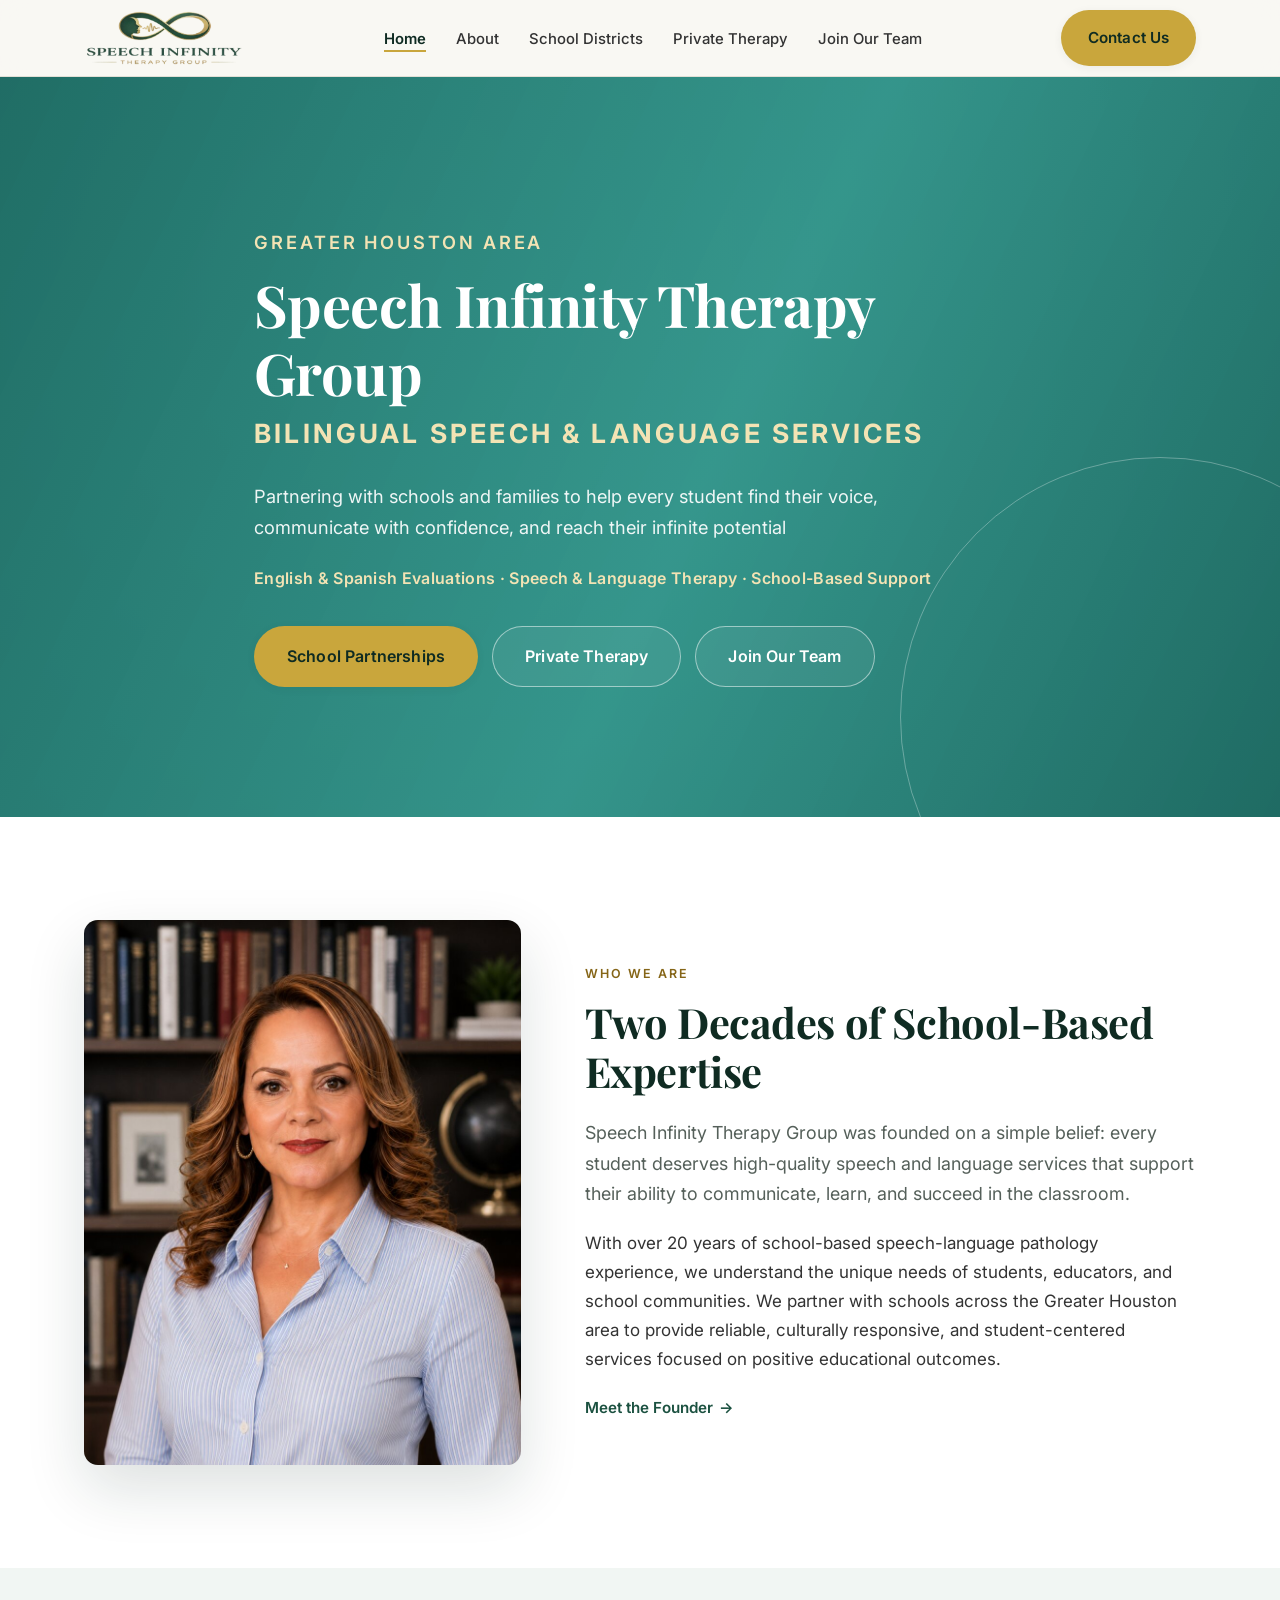
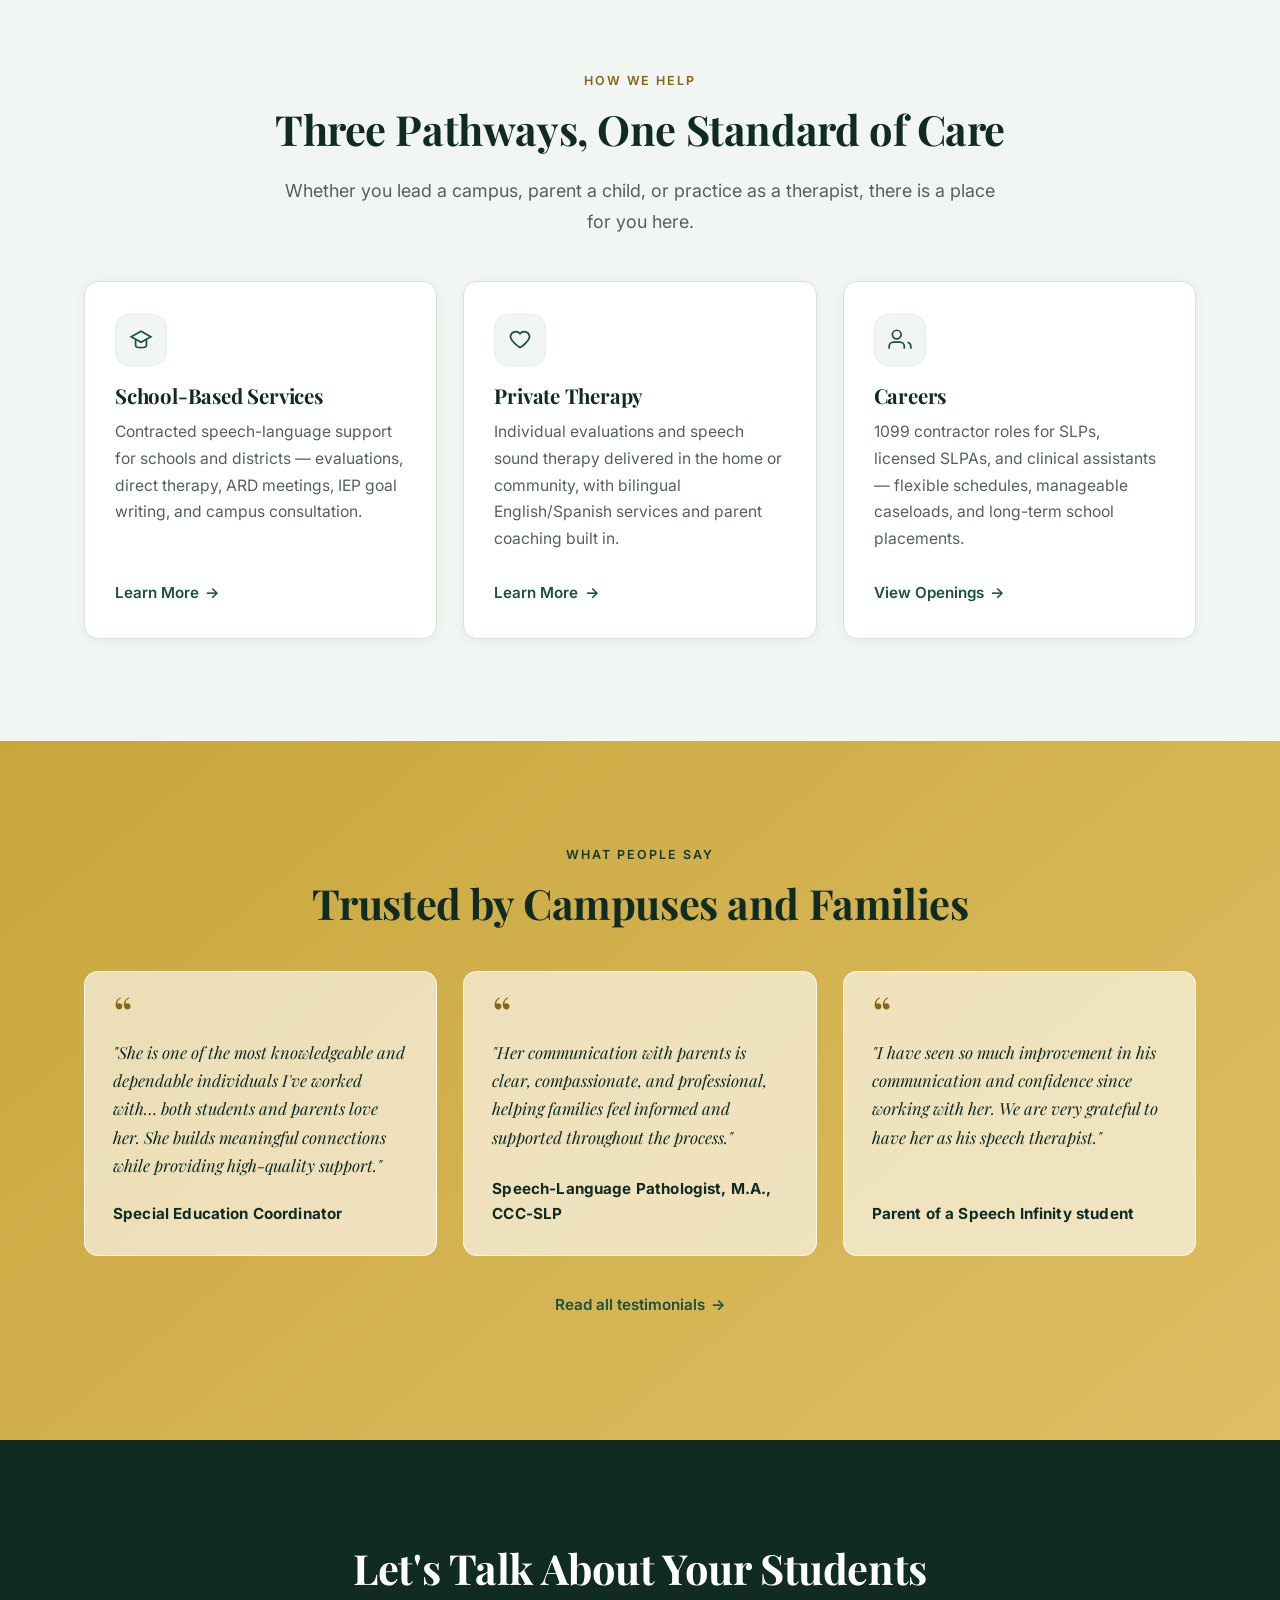
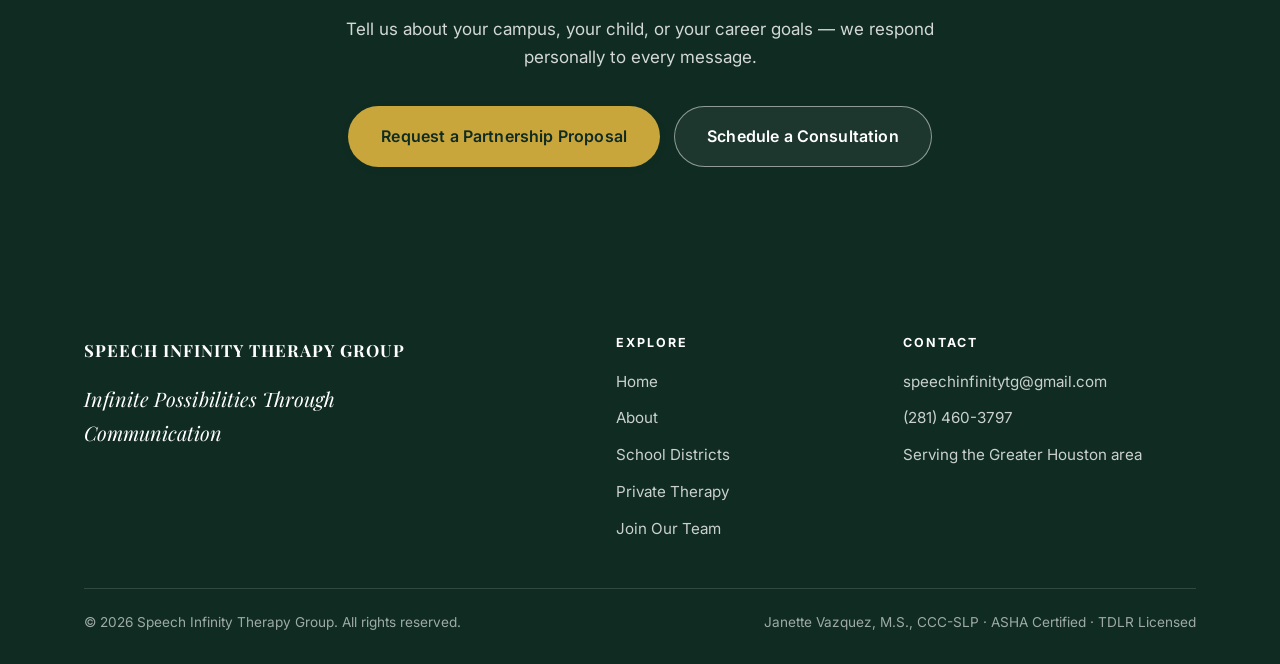
==== index.html @ c03affe4 "Collect reviews from the site; anonymise the five existing ones The five testimonials named real peo" ====
<!DOCTYPE html>
<html lang="en">
<head>
<meta charset="utf-8">
<meta name="viewport" content="width=device-width, initial-scale=1">
<title>Speech Infinity Therapy Group | Bilingual Speech Therapy in Houston</title>
<meta name="description" content="Speech Infinity Therapy Group provides bilingual speech-language pathology services to schools and families across the Greater Houston area. 20+ years of school-based experience.">
<link rel="canonical" href="https://speechinfinitytg.com/">
<meta property="og:type" content="website">
<meta property="og:site_name" content="Speech Infinity Therapy Group">
<meta property="og:title" content="Speech Infinity Therapy Group | Bilingual Speech Therapy in Houston">
<meta property="og:description" content="Speech Infinity Therapy Group provides bilingual speech-language pathology services to schools and families across the Greater Houston area. 20+ years of school-based experience.">
<meta property="og:url" content="https://speechinfinitytg.com/">
<meta property="og:image" content="https://speechinfinitytg.com/images/social-card.png">
<meta property="og:image:width" content="1200">
<meta property="og:image:height" content="630">
<meta property="og:locale" content="en_US">
<meta name="twitter:card" content="summary_large_image">
<meta name="twitter:title" content="Speech Infinity Therapy Group | Bilingual Speech Therapy in Houston">
<meta name="twitter:description" content="Speech Infinity Therapy Group provides bilingual speech-language pathology services to schools and families across the Greater Houston area. 20+ years of school-based experience.">
<meta name="twitter:image" content="https://speechinfinitytg.com/images/social-card.png">
<meta name="theme-color" content="#0F2B22">
<link rel="icon" href="images/favicon.png" type="image/png">
<link rel="apple-touch-icon" href="images/favicon.png">
<link rel="preconnect" href="https://fonts.googleapis.com">
<link rel="preconnect" href="https://fonts.gstatic.com" crossorigin>
<link href="https://fonts.googleapis.com/css2?family=Playfair+Display:wght@500;600;700&family=Inter:wght@400;500;600;700&display=swap" rel="stylesheet">
<link rel="stylesheet" href="css/style.css">
</head>
<body>

<a class="skip-link" href="#main">Skip to main content</a>

<header class="site-header">
  <div class="wrap nav">
    <a class="brand brand-logo" href="index.html">
      <img src="images/logo.png" alt="Speech Infinity Therapy Group">
      <span class="brand-text">
        <span class="brand-name">Speech Infinity</span>
        <span class="brand-sub">Therapy Group</span>
      </span>
    </a>
    <nav aria-label="Main"><ul class="nav-links" id="navLinks">
      <li><a href="index.html" class="active" aria-current="page">Home</a></li>
      <li><a href="about.html">About</a></li>
      <li><a href="schools.html">School Districts</a></li>
      <li><a href="private.html">Private Therapy</a></li>
      <li><a href="careers.html">Join Our Team</a></li>
      <li class="mobile-cta"><a href="schools.html#contact">Contact Us</a></li>
    </ul></nav>
    <div class="nav-cta">
      <a href="schools.html#contact" class="btn btn-gold">Contact Us</a>
      <button class="hamburger" id="hamburger" aria-label="Toggle navigation" aria-expanded="false">
        <span></span><span></span><span></span>
      </button>
    </div>
  </div>
</header>

<main id="main" tabindex="-1">

  <!-- HERO -->
  <section class="hero hero-home">
    <div class="wrap hero-inner">
      <p class="eyebrow">Greater Houston Area</p>
      <h1>Speech Infinity Therapy Group
        <span class="accent">Bilingual Speech &amp; Language Services</span></h1>
      <p>Partnering with schools and families to help every student find their voice, communicate with
        confidence, and reach their infinite potential</p>
      <p class="hero-tags">English &amp; Spanish Evaluations &middot; Speech &amp; Language Therapy &middot;
        School-Based Support</p>
      <div class="hero-ctas">
        <a href="schools.html" class="btn btn-gold btn-lg">School Partnerships</a>
        <a href="private.html" class="btn btn-ghost-light btn-lg">Private Therapy</a>
        <a href="careers.html" class="btn btn-ghost-light btn-lg">Join Our Team</a>
      </div>
    </div>
  </section>

  <!-- ABOUT SNIPPET -->
  <section class="bg-white">
    <div class="wrap split">
      <div class="portrait reveal">
        <img src="images/janette-vazquez-headshot.jpg" width="900" height="1125" loading="lazy" decoding="async" alt="Janette Vazquez, M.S., CCC-SLP, founder of Speech Infinity Therapy Group">
      </div>
      <div class="reveal">
        <p class="eyebrow">Who We Are</p>
        <h2>Two Decades of School-Based Expertise</h2>
        <p class="lede">Speech Infinity Therapy Group was founded on a simple belief: every student deserves
          high-quality speech and language services that support their ability to communicate, learn, and succeed
          in the classroom.</p>
        <p>With over 20 years of school-based speech-language pathology experience, we understand the unique needs
          of students, educators, and school communities. We partner with schools across the Greater Houston area
          to provide reliable, culturally responsive, and student-centered services focused on positive
          educational outcomes.</p>
        <a href="about.html" class="textlink">Meet the Founder</a>
      </div>
    </div>
  </section>

  <!-- SERVICE PATHWAYS -->
  <section class="bg-mint">
    <div class="wrap">
      <div class="section-head center">
        <p class="eyebrow">How We Help</p>
        <h2>Three Pathways, One Standard of Care</h2>
        <p class="lede">Whether you lead a campus, parent a child, or practice as a therapist, there is a place for
          you here.</p>
      </div>
      <div class="grid grid-3">

        <article class="card reveal">
          <div class="icon-badge" aria-hidden="true">
            <svg viewBox="0 0 24 24"><path d="M3 9l9-5 9 5-9 5-9-5z"/><path d="M7 11.5V17c0 1.1 2.2 2 5 2s5-.9 5-2v-5.5"/></svg>
          </div>
          <h3>School-Based Services</h3>
          <p>Contracted speech-language support for schools and districts — evaluations, direct therapy,
            ARD meetings, IEP goal writing, and campus consultation.</p>
          <a href="schools.html" class="textlink">Learn More</a>
        </article>

        <article class="card reveal">
          <div class="icon-badge" aria-hidden="true">
            <svg viewBox="0 0 24 24"><path d="M20.8 8.6a5 5 0 00-8.8-2.4 5 5 0 00-8.8 2.4c0 5 8.8 10.4 8.8 10.4s8.8-5.4 8.8-10.4z"/></svg>
          </div>
          <h3>Private Therapy</h3>
          <p>Individual evaluations and speech sound therapy delivered in the home or community, with bilingual
            English/Spanish services and parent coaching built in.</p>
          <a href="private.html" class="textlink">Learn More</a>
        </article>

        <article class="card reveal">
          <div class="icon-badge" aria-hidden="true">
            <svg viewBox="0 0 24 24"><path d="M16 20v-2a4 4 0 00-4-4H6a4 4 0 00-4 4v2"/><circle cx="9" cy="7" r="4"/><path d="M22 20v-2a4 4 0 00-3-3.9"/></svg>
          </div>
          <h3>Careers</h3>
          <p>1099 contractor roles for SLPs, licensed SLPAs, and clinical assistants — flexible schedules,
            manageable caseloads, and long-term school placements.</p>
          <a href="careers.html" class="textlink">View Openings</a>
        </article>

      </div>
    </div>
  </section>

  <!-- SOCIAL PROOF -->
  <section class="bg-gold">
    <div class="wrap">
      <div class="section-head center">
        <p class="eyebrow">What People Say</p>
        <h2>Trusted by Campuses and Families</h2>
      </div>
      <div class="testimonial-grid">
        <blockquote class="testimonial reveal">
          <p>"She is one of the most knowledgeable and dependable individuals I've worked with… both students and
            parents love her. She builds meaningful connections while providing high-quality support."</p>
          <footer><span class="t-attrib">Special Education Coordinator</span></footer>
        </blockquote>
        <blockquote class="testimonial reveal">
          <p>"Her communication with parents is clear, compassionate, and professional, helping families feel
            informed and supported throughout the process."</p>
          <footer><span class="t-attrib">Speech-Language Pathologist, M.A., CCC-SLP</span></footer>
        </blockquote>
        <blockquote class="testimonial reveal">
          <p>"I have seen so much improvement in his communication and confidence since working with her. We are
            very grateful to have her as his speech therapist."</p>
          <footer><span class="t-attrib">Parent of a Speech Infinity student</span></footer>
        </blockquote>
      </div>
      <p class="center" style="margin-top:34px"><a href="about.html#testimonials" class="textlink">Read all testimonials</a></p>
    </div>
  </section>

  <!-- CTA BAND -->
  <section class="bg-green cta-band">
    <div class="wrap">
      <h2>Let's Talk About Your Students</h2>
      <p>Tell us about your campus, your child, or your career goals — we respond personally to every message.</p>
      <div class="hero-ctas">
        <a href="schools.html#contact" class="btn btn-gold btn-lg">Request a Partnership Proposal</a>
        <a href="private.html#contact" class="btn btn-ghost-light btn-lg">Schedule a Consultation</a>
      </div>
    </div>
  </section>

</main>

<footer class="site-footer">
  <div class="wrap">
    <div class="footer-grid">
      <div class="footer-brand">
        <span class="brand-name">Speech Infinity Therapy Group</span>
        <p class="footer-slogan">Infinite Possibilities Through Communication</p>
      </div>
      <div>
        <h2 class="footer-head">Explore</h2>
        <ul>
          <li><a href="index.html">Home</a></li>
          <li><a href="about.html">About</a></li>
          <li><a href="schools.html">School Districts</a></li>
          <li><a href="private.html">Private Therapy</a></li>
          <li><a href="careers.html">Join Our Team</a></li>
        </ul>
      </div>
      <div>
        <h2 class="footer-head">Contact</h2>
        <ul>
          <li><a href="mailto:speechinfinitytg@gmail.com">speechinfinitytg@gmail.com</a></li>
          <li><a href="tel:+12814603797">(281) 460-3797</a></li>
          <li>Serving the Greater Houston area</li>
        </ul>
      </div>
    </div>
    <div class="footer-bottom">
      <span>&copy; <span data-year></span> Speech Infinity Therapy Group. All rights reserved.</span>
      <span>Janette Vazquez, M.S., CCC-SLP · ASHA Certified · TDLR Licensed</span>
    </div>
  </div>
</footer>

<script src="js/main.js"></script>
<!-- Cloudflare Web Analytics -->
<script defer src="https://static.cloudflareinsights.com/beacon.min.js" data-cf-beacon='{"token": "REPLACE_WITH_CF_ANALYTICS_TOKEN"}'></script>
</body>
</html>
---- css/style.css ----
/* ============================================================
   Speech Infinity Therapy Group — global design system
   Green / Gold / Cream · serif headings · sans body
   ============================================================ */

:root {
  --green-900: #0F2B22;
  --green-800: #14392C;
  --green-700: #1B5140;
  --green-600: #256B54;
  --green-100: #E4EDE8;
  --green-050: #F1F6F3;

  /* lighter teal — used for the home hero */
  --teal-700: #1F6B63;
  --teal-600: #2A8079;
  --teal-500: #36978D;

  --gold-600: #A88326;
  /* --gold-600 is only 3.5:1 on white; this is the darkest brand gold that clears
     4.5:1 on white, cream, and mint, so all small gold text uses it */
  --gold-text: #856517;
  --gold-500: #C9A63C;
  --gold-400: #DDBE63;
  --gold-100: #F6EDD6;

  --cream: #F9F8F3;
  --white: #FFFFFF;
  --charcoal: #333333;
  --charcoal-soft: #55605A;
  --line: #E2E0D6;

  --serif: "Playfair Display", Georgia, "Times New Roman", serif;
  --sans: "Inter", -apple-system, BlinkMacSystemFont, "Segoe UI", Roboto, sans-serif;

  --wrap: 1160px;
  --radius: 14px;
  --shadow-sm: 0 2px 10px rgba(15, 43, 34, .06);
  --shadow-md: 0 10px 30px rgba(15, 43, 34, .10);
  --shadow-lg: 0 24px 60px rgba(15, 43, 34, .14);
  --ease: cubic-bezier(.22, .61, .36, 1);
}

/* ---------- reset ---------- */
*, *::before, *::after { box-sizing: border-box; }
html { scroll-behavior: smooth; -webkit-text-size-adjust: 100%; }
body {
  margin: 0;
  background: var(--cream);
  color: var(--charcoal);
  font-family: var(--sans);
  font-size: 17px;
  line-height: 1.7;
  -webkit-font-smoothing: antialiased;
}
img { max-width: 100%; display: block; }
a { color: var(--green-700); text-decoration: none; }
a:hover { color: var(--gold-text); }

/* Long unbroken strings (emails, organisation names) must never widen a column
   and start the page scrolling sideways. */
p, li, td, th, blockquote, footer, cite { overflow-wrap: break-word; }

/* ---------- focus visibility ----------
   Keyboard users need to see where they are. One ring, gold on light surfaces,
   flipped to cream where gold would sit on gold. */
:focus-visible {
  outline: 3px solid var(--gold-500);
  outline-offset: 3px;
  border-radius: 4px;
}
.bg-gold :focus-visible { outline-color: var(--green-900); }
.hero :focus-visible, .bg-green :focus-visible, .site-footer :focus-visible { outline-color: var(--gold-400); }

.skip-link {
  position: absolute;
  left: 12px;
  top: -60px;
  z-index: 200;
  background: var(--green-900);
  color: #fff;
  font-weight: 600;
  font-size: .95rem;
  padding: .7rem 1.2rem;
  border-radius: 0 0 10px 10px;
  transition: top .2s var(--ease);
}
.skip-link:focus { top: 0; color: #fff; }

h1, h2, h3, h4 {
  font-family: var(--serif);
  color: var(--green-900);
  line-height: 1.18;
  margin: 0 0 .55em;
  font-weight: 700;
  letter-spacing: -.01em;
}
h1 { font-size: clamp(2.2rem, 5vw, 3.6rem); }
h2 { font-size: clamp(1.75rem, 3.4vw, 2.6rem); }
h3 { font-size: 1.28rem; }
p  { margin: 0 0 1.1em; }

.wrap { width: 100%; max-width: var(--wrap); margin: 0 auto; padding: 0 24px; }
.center { text-align: center; }
.lede { font-size: 1.12rem; color: var(--charcoal-soft); max-width: 66ch; }
.center .lede { margin-left: auto; margin-right: auto; }

.eyebrow {
  font-family: var(--sans);
  font-size: .78rem;
  font-weight: 600;
  letter-spacing: .16em;
  text-transform: uppercase;
  color: var(--gold-text);
  margin: 0 0 .8rem;
}

section { padding: clamp(56px, 8vw, 104px) 0; }
.section-head { max-width: 760px; margin-bottom: 44px; }
.section-head.center { margin-left: auto; margin-right: auto; }

/* ---------- buttons ---------- */
.btn {
  display: inline-flex;
  align-items: center;
  justify-content: center;
  gap: .5rem;
  font-family: var(--sans);
  font-size: .95rem;
  font-weight: 600;
  letter-spacing: .01em;
  padding: .85rem 1.6rem;
  border-radius: 999px;
  border: 1.5px solid transparent;
  cursor: pointer;
  transition: transform .25s var(--ease), background .25s var(--ease),
              color .25s var(--ease), border-color .25s var(--ease), box-shadow .25s var(--ease);
}
.btn:hover { transform: translateY(-2px); }
.btn-gold { background: var(--gold-500); color: var(--green-900); box-shadow: var(--shadow-sm); }
.btn-gold:hover { background: var(--gold-400); color: var(--green-900); box-shadow: var(--shadow-md); }
.btn-green { background: var(--green-700); color: #fff; }
.btn-green:hover { background: var(--green-600); color: #fff; }
.btn-outline { border-color: var(--green-700); color: var(--green-700); background: transparent; }
.btn-outline:hover { background: var(--green-700); color: #fff; }
.btn-ghost-light { border-color: rgba(255,255,255,.5); color: #fff; background: rgba(255,255,255,.06); }
.btn-ghost-light:hover { background: #fff; color: var(--green-900); border-color: #fff; }
.btn-lg { padding: 1rem 2rem; font-size: 1rem; }

.textlink {
  font-weight: 600;
  font-size: .95rem;
  color: var(--green-700);
  display: inline-flex;
  align-items: center;
  gap: .4rem;
}
.textlink::after { content: "→"; transition: transform .25s var(--ease); }
.textlink:hover::after { transform: translateX(4px); }

/* ---------- header ---------- */
.site-header {
  position: sticky;
  top: 0;
  z-index: 100;
  background: rgba(249, 248, 243, .88);
  backdrop-filter: blur(12px);
  border-bottom: 1px solid var(--line);
}
.nav {
  display: flex;
  align-items: center;
  justify-content: space-between;
  gap: 24px;
  min-height: 76px;
}
.brand { display: flex; align-items: center; gap: .7rem; }
.brand img, .brand svg { height: 46px; width: auto; }
/* client-supplied logo already contains the wordmark — show it alone */
.brand.brand-logo { gap: 0; }
.brand.brand-logo img { height: 58px; }
.brand.brand-logo .brand-text { display: none; }
.brand-text { display: flex; flex-direction: column; line-height: 1.05; }
.brand-name {
  font-family: var(--serif);
  font-size: 1.05rem;
  font-weight: 700;
  letter-spacing: .06em;
  color: var(--green-900);
  text-transform: uppercase;
}
.brand-sub {
  font-size: .62rem;
  letter-spacing: .22em;
  text-transform: uppercase;
  color: var(--gold-text);
  font-weight: 600;
}
.nav-links { display: flex; align-items: center; gap: 30px; list-style: none; margin: 0; padding: 0; }
.nav-links .mobile-cta { display: none; } /* duplicates the header button on desktop */
.nav-links a {
  font-size: .93rem;
  font-weight: 500;
  color: var(--charcoal);
  position: relative;
  padding: 4px 0;
}
.nav-links a::after {
  content: "";
  position: absolute;
  left: 0; bottom: 0;
  height: 2px; width: 0;
  background: var(--gold-500);
  transition: width .28s var(--ease);
}
.nav-links a:hover::after, .nav-links a.active::after { width: 100%; }
.nav-links a.active { color: var(--green-900); font-weight: 600; }
.nav-cta { display: flex; align-items: center; gap: 14px; }

.hamburger {
  display: none;
  background: none;
  border: 0;
  /* 44x44 minimum so the tap target clears the accessibility floor */
  width: 44px;
  height: 44px;
  padding: 8px;
  cursor: pointer;
}
.hamburger span {
  display: block;
  width: 24px; height: 2px;
  background: var(--green-900);
  margin: 5px 0;
  transition: transform .3s var(--ease), opacity .2s var(--ease);
}
.hamburger.open span:nth-child(1) { transform: translateY(7px) rotate(45deg); }
.hamburger.open span:nth-child(2) { opacity: 0; }
.hamburger.open span:nth-child(3) { transform: translateY(-7px) rotate(-45deg); }

/* ---------- hero ---------- */
.hero {
  position: relative;
  color: #fff;
  padding: clamp(90px, 13vw, 150px) 0 clamp(80px, 11vw, 130px);
  background:
    linear-gradient(115deg, rgba(15,43,34,.92) 0%, rgba(27,81,64,.80) 55%, rgba(15,43,34,.90) 100%),
    var(--hero-img, radial-gradient(circle at 30% 30%, #2c6d57, #0F2B22));
  background-size: cover;
  background-position: center;
  overflow: hidden;
}
.hero::after {
  content: "";
  position: absolute;
  right: -140px; bottom: -160px;
  width: 520px; height: 520px;
  border: 1.5px solid rgba(201, 166, 60, .22);
  border-radius: 50%;
  pointer-events: none;
}
.hero h1, .hero h2 { color: #fff; }
.hero .eyebrow { color: var(--gold-400); }
.hero p { color: rgba(255,255,255,.86); font-size: 1.14rem; max-width: 62ch; }
.hero-inner { position: relative; z-index: 1; max-width: 820px; }
.hero-ctas { display: flex; flex-wrap: wrap; gap: 14px; margin-top: 34px; }

.page-hero { padding: clamp(70px, 9vw, 110px) 0; }
.page-hero p { max-width: 64ch; }

/* home hero — lighter teal treatment */
.hero-home {
  background:
    linear-gradient(115deg, rgba(31,107,99,.94) 0%, rgba(54,151,141,.86) 55%, rgba(31,107,99,.94) 100%),
    var(--hero-img, radial-gradient(circle at 30% 30%, #3AA79B, #1F6B63));
}
.hero-home::after { border-color: rgba(255, 255, 255, .30); }
.hero-home .eyebrow { color: #F3E3B4; }
.hero-home p { color: rgba(255,255,255,.92); }
.hero-home .hero-tags {
  margin: 22px 0 0;
  color: #F3E3B4;
  font-weight: 600;
  font-size: 1rem;
  letter-spacing: .02em;
}
.hero-home h1 .accent {
  display: block;
  font-size: .46em;
  font-family: var(--sans);
  font-weight: 700;
  letter-spacing: .12em;
  text-transform: uppercase;
  color: #F3E3B4;
  margin-top: .7rem;
}

/* ---------- generic surfaces ---------- */
.bg-white { background: var(--white); }
.bg-mint  { background: var(--green-050); }
.bg-green { background: var(--green-900); color: rgba(255,255,255,.85); }
.bg-green h2, .bg-green h3 { color: #fff; }
.bg-gold  { background: linear-gradient(140deg, var(--gold-500), var(--gold-400)); }
.bg-gold h2, .bg-gold h3 { color: var(--green-900); }
/* gold-on-gold is unreadable — the eyebrow goes dark on this surface */
.bg-gold .eyebrow { color: var(--green-800); }

.grid { display: grid; gap: 26px; }
.grid-2 { grid-template-columns: repeat(2, 1fr); }
.grid-3 { grid-template-columns: repeat(3, 1fr); }

.card {
  background: var(--white);
  border: 1px solid var(--line);
  border-radius: var(--radius);
  padding: 32px 30px;
  box-shadow: var(--shadow-sm);
  transition: transform .3s var(--ease), box-shadow .3s var(--ease), border-color .3s var(--ease);
  display: flex;
  flex-direction: column;
}
.card:hover { transform: translateY(-5px); box-shadow: var(--shadow-md); border-color: var(--gold-400); }
.card p { color: var(--charcoal-soft); font-size: .98rem; }
.card .textlink { margin-top: auto; padding-top: 10px; }

.icon-badge {
  width: 52px; height: 52px;
  border-radius: 14px;
  background: var(--green-050);
  border: 1px solid var(--green-100);
  display: grid;
  place-items: center;
  margin-bottom: 18px;
  color: var(--green-700);
}
.icon-badge svg { width: 26px; height: 26px; stroke: currentColor; fill: none; stroke-width: 1.6; }

/* split (image + text) */
.split { display: grid; grid-template-columns: minmax(0, 5fr) minmax(0, 7fr); gap: clamp(28px, 5vw, 64px); align-items: center; }
/* long-form bio: keep the portrait pinned at the top of the text column */
.split.split-top { align-items: start; }
.split.split-top .portrait { position: sticky; top: 100px; }
.split.reverse > :first-child { order: 2; }
/* without this a fixed-width child (the Turnstile widget) widens the whole column */
.split > * { min-width: 0; }
.portrait {
  border-radius: var(--radius);
  overflow: hidden;
  box-shadow: var(--shadow-lg);
  background: var(--green-100);
  aspect-ratio: 4 / 5;
}
.portrait img { width: 100%; height: 100%; object-fit: cover; }

/* prose block (long-form copy) */
.prose { max-width: 78ch; margin: 0 auto; }
.prose p { color: var(--charcoal); }

/* checklist */
.checklist { list-style: none; margin: 0; padding: 0; display: grid; gap: 16px; }
.checklist li { position: relative; padding-left: 40px; color: var(--charcoal); }
.checklist li::before {
  content: "";
  position: absolute; left: 0; top: 3px;
  width: 24px; height: 24px;
  border-radius: 50%;
  background: var(--gold-100);
  border: 1px solid var(--gold-400);
}
.checklist li::after {
  content: "";
  position: absolute; left: 8px; top: 10px;
  width: 8px; height: 4px;
  border-left: 2px solid var(--gold-600);
  border-bottom: 2px solid var(--gold-600);
  transform: rotate(-45deg);
}
.checklist strong { display: block; color: var(--green-900); font-family: var(--serif); font-size: 1.05rem; }

/* credibility pills — the founder's headline qualifications, pulled out of the
   bio so they register before anyone reads six paragraphs */
.cred-highlights {
  list-style: none;
  margin: 0 0 1.6em;
  padding: 0;
  display: flex;
  flex-wrap: wrap;
  gap: 10px;
}
.cred-highlights li {
  display: inline-flex;
  align-items: center;
  gap: .5rem;
  background: var(--green-050);
  border: 1px solid var(--green-100);
  border-radius: 999px;
  padding: .5rem 1rem;
  font-size: .88rem;
  font-weight: 600;
  color: var(--green-800);
  line-height: 1.35;
}
/* the dot is decoration, not information — the label carries the meaning */
.cred-highlights li::before {
  content: "";
  flex: none;
  width: 7px;
  height: 7px;
  border-radius: 50%;
  background: var(--gold-500);
}

/* credentials — a card list rather than a table, so nothing scrolls sideways
   on a phone and the credential reads above its issuing body */
.creds {
  list-style: none;
  margin: 0;
  padding: 0;
  display: grid;
  grid-template-columns: repeat(2, minmax(0, 1fr));
  gap: 18px;
}
.creds li {
  background: var(--white);
  border: 1px solid var(--line);
  border-left: 4px solid var(--gold-500);
  border-radius: var(--radius);
  padding: 22px 24px;
  box-shadow: var(--shadow-sm);
}
.creds .cred-name {
  display: block;
  font-family: var(--serif);
  font-size: 1.1rem;
  font-weight: 700;
  color: var(--green-900);
  line-height: 1.3;
  margin-bottom: 6px;
}
.creds .cred-issuer {
  display: block;
  font-size: .93rem;
  color: var(--charcoal-soft);
  line-height: 1.5;
}
.creds .cred-note {
  display: inline-block;
  margin-top: 8px;
  font-size: .78rem;
  font-weight: 600;
  letter-spacing: .08em;
  text-transform: uppercase;
  color: var(--gold-text);
}

/* quote */
.quote { max-width: 860px; margin: 0 auto; text-align: center; }
.quote::before {
  content: "\201C";
  display: block;
  font-family: var(--serif);
  font-size: 5rem;
  line-height: .6;
  color: var(--gold-500);
  margin-bottom: 18px;
  font-weight: 600;
}
.quote blockquote {
  margin: 0 0 20px;
  font-family: var(--serif);
  font-size: clamp(1.3rem, 2.7vw, 1.95rem);
  line-height: 1.45;
  color: var(--green-900);
  font-style: italic;
}
.quote cite { font-style: normal; font-weight: 600; font-size: .92rem; letter-spacing: .1em; text-transform: uppercase; color: var(--gold-text); }

/* testimonials */
.testimonial-grid { display: grid; grid-template-columns: repeat(3, 1fr); gap: 26px; }
.testimonial {
  background: rgba(255,255,255,.62);
  border: 1px solid rgba(255,255,255,.75);
  border-radius: var(--radius);
  padding: 28px;
  margin: 0;
  min-width: 0;
  display: flex;
  flex-direction: column;
}
.testimonial::before {
  content: "\201C";
  display: block;
  font-family: var(--serif);
  font-size: 3rem;
  line-height: .5;
  color: var(--gold-text);
  margin-bottom: 14px;
}
.testimonial p { font-family: var(--serif); font-style: italic; font-size: 1.04rem; color: var(--green-900); }
.testimonial footer { margin-top: auto; padding-top: 4px; }
/* The attribution is a role, not a name — the named reviewers are anonymised
   and submitted reviews may be too. .t-detail is the optional second line for
   a reviewer who chose to be credited by name. */
.testimonial .t-attrib {
  display: block;
  font-size: .95rem;
  font-weight: 700;
  color: var(--green-900);
  letter-spacing: .01em;
}
.testimonial .t-detail {
  display: block;
  font-size: .82rem;
  font-weight: 600;
  letter-spacing: .08em;
  text-transform: uppercase;
  color: var(--green-700);
  margin-top: 2px;
}

/* tables */
.table-wrap { overflow-x: auto; border: 1px solid var(--line); border-radius: var(--radius); background: var(--white); box-shadow: var(--shadow-sm); }
table { width: 100%; border-collapse: collapse; min-width: 560px; }
th, td { text-align: left; padding: 16px 22px; border-bottom: 1px solid var(--line); font-size: .97rem; vertical-align: top; }
thead th {
  background: var(--green-900);
  color: #fff;
  font-family: var(--sans);
  font-size: .78rem;
  letter-spacing: .12em;
  text-transform: uppercase;
  font-weight: 600;
  border-bottom: 0;
}
tbody tr:last-child td { border-bottom: 0; }
tbody tr:nth-child(even) { background: var(--green-050); }
td strong { color: var(--green-900); }
.rate { font-family: var(--serif); font-size: 1.25rem; color: var(--gold-text); font-weight: 700; white-space: nowrap; }

/* ---------- forms ---------- */
.form-panel {
  background: var(--white);
  border: 1px solid var(--line);
  border-radius: var(--radius);
  padding: clamp(20px, 4vw, 46px);
  box-shadow: var(--shadow-md);
}
.field { margin-bottom: 20px; }
.field label {
  display: block;
  font-size: .82rem;
  font-weight: 600;
  letter-spacing: .06em;
  text-transform: uppercase;
  color: var(--green-800);
  margin-bottom: 7px;
}
.field .req { color: var(--gold-text); }
input, select, textarea {
  width: 100%;
  font-family: var(--sans);
  font-size: 1rem;
  color: var(--charcoal);
  background: var(--cream);
  border: 1.5px solid var(--line);
  border-radius: 10px;
  padding: .8rem 1rem;
  transition: border-color .2s var(--ease), box-shadow .2s var(--ease), background .2s var(--ease);
}
textarea { min-height: 140px; resize: vertical; }
input:focus, select:focus, textarea:focus {
  outline: none;
  background: var(--white);
  border-color: var(--green-600);
  box-shadow: 0 0 0 4px rgba(37, 107, 84, .12);
}
input[type="file"] { padding: .65rem; background: var(--white); }
.field-row { display: grid; grid-template-columns: 1fr 1fr; gap: 20px; }
/* Honeypot — off-screen for sighted users, hidden from assistive tech.
   Bots that fill every field give themselves away. */
.hp {
  position: absolute;
  left: -9999px;
  width: 1px;
  height: 1px;
  opacity: 0;
  pointer-events: none;
}
.cf-turnstile { margin-top: 20px; max-width: 100%; overflow-x: auto; }

/* stacked contact links need a real tap target — they are not inline in a sentence */
.contact-link { display: inline-block; padding: 5px 0; }
.form-note { font-size: .84rem; color: var(--charcoal-soft); margin-top: 14px; }
.form-status { margin-top: 16px; font-size: .93rem; font-weight: 600; display: none; }
.form-status.ok { display: block; color: var(--green-700); }
.form-status.err { display: block; color: #A3392B; }

/* fieldset used as a form field — strip the browser's default chrome */
.fieldset { border: 0; padding: 0; margin: 0 0 20px; min-width: 0; }
.fieldset legend {
  padding: 0;
  font-size: .82rem;
  font-weight: 600;
  letter-spacing: .06em;
  text-transform: uppercase;
  color: var(--green-800);
  margin-bottom: 10px;
}
/* one choice per line: these options are sentences, not one-word labels */
.radio-stack { display: grid; gap: 10px; }
.field .radio-stack label {
  display: grid;
  text-transform: none;
  letter-spacing: 0;
  font-weight: 400;
  color: var(--charcoal);
  margin-bottom: 0;
  grid-template-columns: auto 1fr;
  gap: .7rem;
  align-items: start;
  background: var(--cream);
  border: 1.5px solid var(--line);
  border-radius: 10px;
  padding: .8rem 1rem;
  font-size: .93rem;
  line-height: 1.45;
  cursor: pointer;
  transition: border-color .2s var(--ease), background .2s var(--ease);
}
.field .radio-stack label:hover { border-color: var(--green-600); }
.field .radio-stack input { width: auto; margin-top: .3rem; }
.field .radio-stack strong { color: var(--green-900); }
.field .radio-stack input:focus-visible { outline-offset: 2px; }

.field label.consent {
  display: grid;
  grid-template-columns: auto 1fr;
  gap: .7rem;
  align-items: start;
  text-transform: none;
  letter-spacing: 0;
  font-size: .93rem;
  font-weight: 400;
  line-height: 1.5;
  color: var(--charcoal);
  cursor: pointer;
  margin-bottom: 0;
}
.field label.consent input { width: auto; margin-top: .25rem; }

.radio-row { display: flex; gap: 22px; flex-wrap: wrap; }
.radio-row label {
  display: flex; align-items: center; gap: .5rem;
  text-transform: none; letter-spacing: 0; font-size: .98rem;
  font-weight: 500; color: var(--charcoal); margin: 0;
}
.radio-row input { width: auto; }

/* CTA band */
.cta-band { text-align: center; }
.cta-band h2 { color: #fff; }
.cta-band p { color: rgba(255,255,255,.82); max-width: 60ch; margin-inline: auto; }
.cta-band .hero-ctas { justify-content: center; }

/* ---------- footer ---------- */
.site-footer { background: var(--green-900); color: rgba(255,255,255,.78); padding: 66px 0 0; }
.footer-grid { display: grid; grid-template-columns: 2fr 1fr 1.2fr; gap: 44px; padding-bottom: 46px; }
.site-footer .footer-head {
  color: #fff;
  font-family: var(--sans);
  font-size: .78rem;
  letter-spacing: .16em;
  text-transform: uppercase;
  margin-bottom: 18px;
}
.site-footer a { color: rgba(255,255,255,.78); }
.site-footer a:hover { color: var(--gold-400); }
.site-footer ul { list-style: none; margin: 0; padding: 0; display: grid; gap: 11px; font-size: .95rem; }
.footer-slogan {
  font-family: var(--serif);
  font-style: italic;
  font-size: 1.25rem;
  color: #fff;
  margin: 16px 0 0;
  max-width: 30ch;
}
.footer-brand .brand-name { color: #fff; }
.footer-bottom {
  border-top: 1px solid rgba(255,255,255,.14);
  padding: 22px 0 30px;
  display: flex;
  justify-content: space-between;
  flex-wrap: wrap;
  gap: 10px;
  font-size: .85rem;
  color: rgba(255,255,255,.6);
}

/* ---------- scroll reveal ---------- */
.reveal { opacity: 0; transform: translateY(22px); transition: opacity .7s var(--ease), transform .7s var(--ease); }
.reveal.in { opacity: 1; transform: none; }

/* ---------- responsive ---------- */
@media (max-width: 940px) {
  .grid-3, .testimonial-grid { grid-template-columns: 1fr 1fr; }
  .creds { grid-template-columns: 1fr; }
  .footer-grid { grid-template-columns: 1fr 1fr; }
  .split { grid-template-columns: 1fr; }
  .split.reverse > :first-child { order: 0; }
  .portrait { max-width: 420px; aspect-ratio: 1 / 1; }
}
@media (max-width: 820px) {
  .hamburger { display: block; }
  .nav-cta .btn { display: none; }
  .nav-links {
    position: absolute;
    top: 100%; left: 0; right: 0;
    flex-direction: column;
    align-items: stretch;
    gap: 0;
    background: var(--cream);
    border-bottom: 1px solid var(--line);
    box-shadow: var(--shadow-md);
    max-height: 0;
    overflow: hidden;
    transition: max-height .35s var(--ease);
  }
  .nav-links.open { max-height: 460px; }
  .nav-links li { border-top: 1px solid var(--line); }
  .nav-links a { display: block; padding: 16px 24px; font-size: 1rem; }
  .nav-links a::after { display: none; }
  .nav-links .mobile-cta { display: block; }
  .nav-links .mobile-cta a { color: var(--gold-text); font-weight: 700; }
}
@media (max-width: 640px) {
  body { font-size: 16px; }
  .grid-2, .grid-3, .testimonial-grid, .field-row, .footer-grid, .creds { grid-template-columns: 1fr; }
  .hero-ctas .btn { width: 100%; }
}

@media (prefers-reduced-motion: reduce) {
  * { animation: none !important; transition: none !important; }
  .reveal { opacity: 1; transform: none; }
}
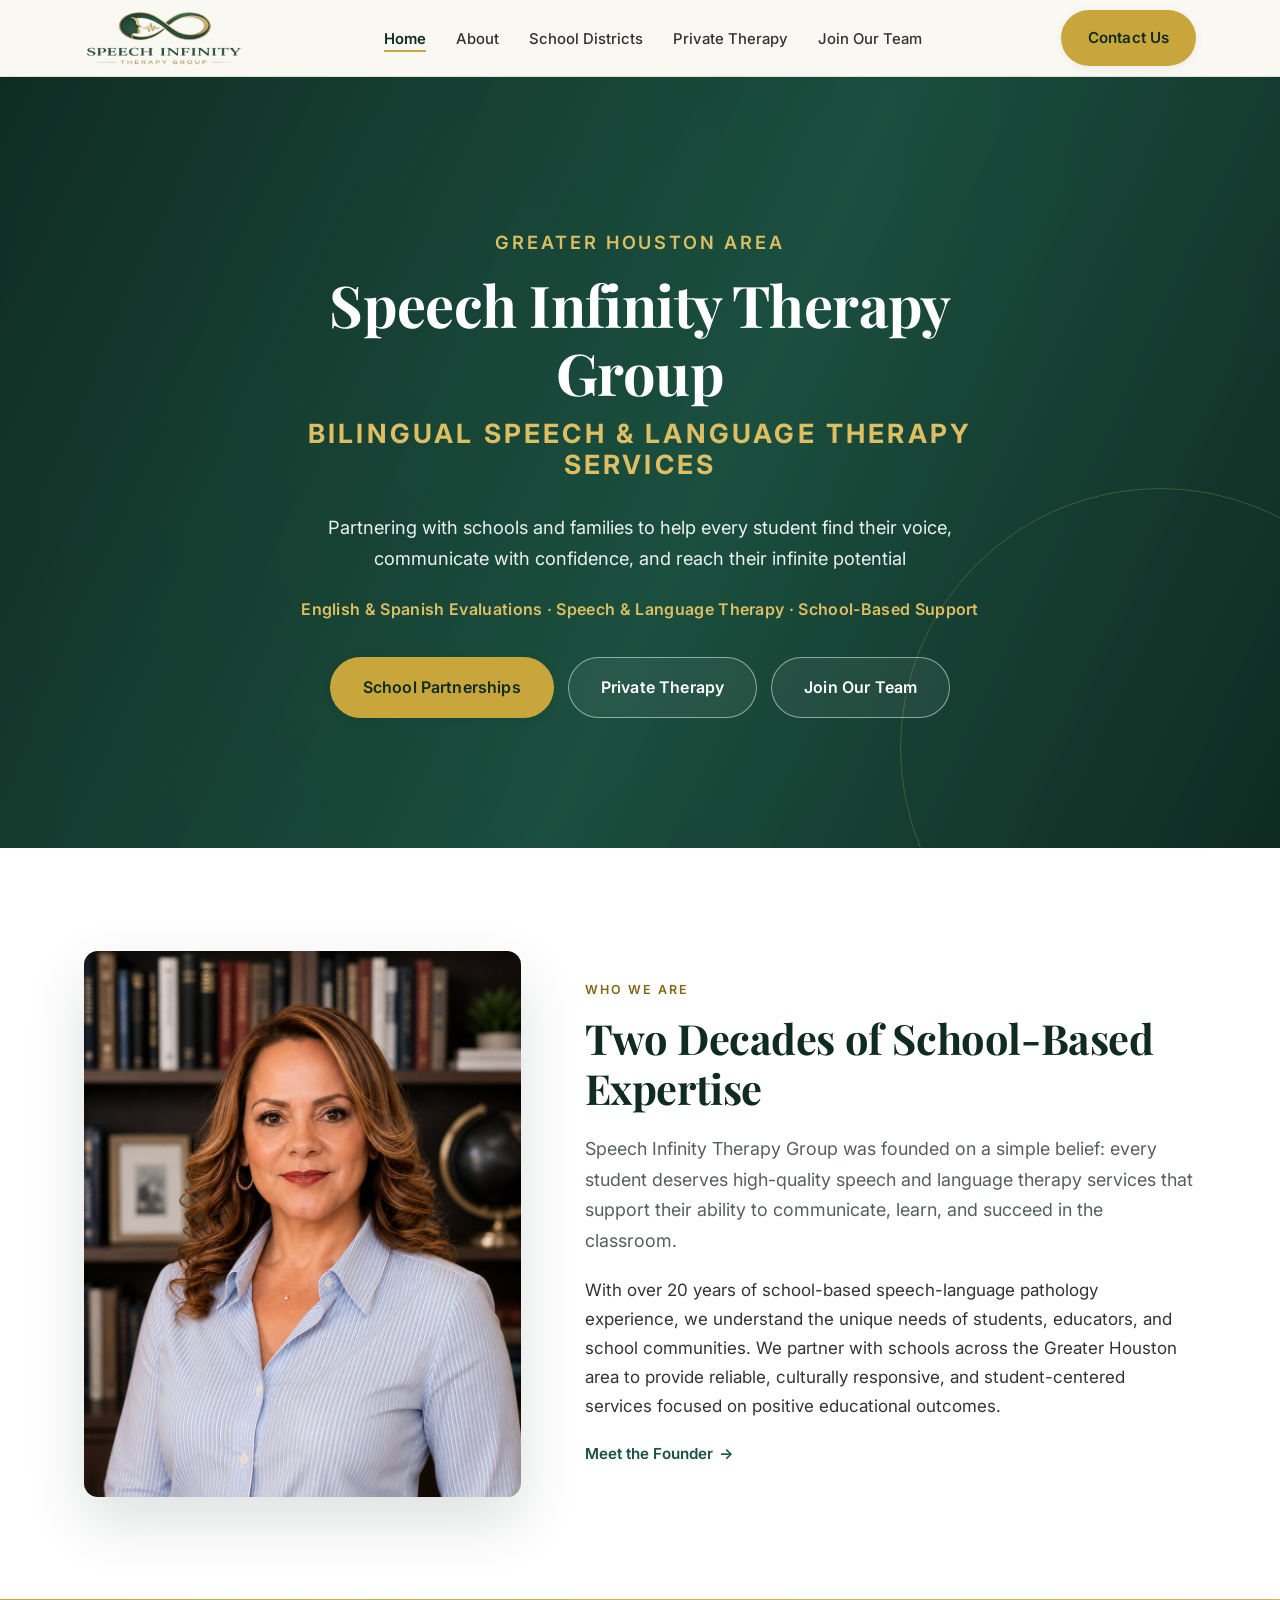
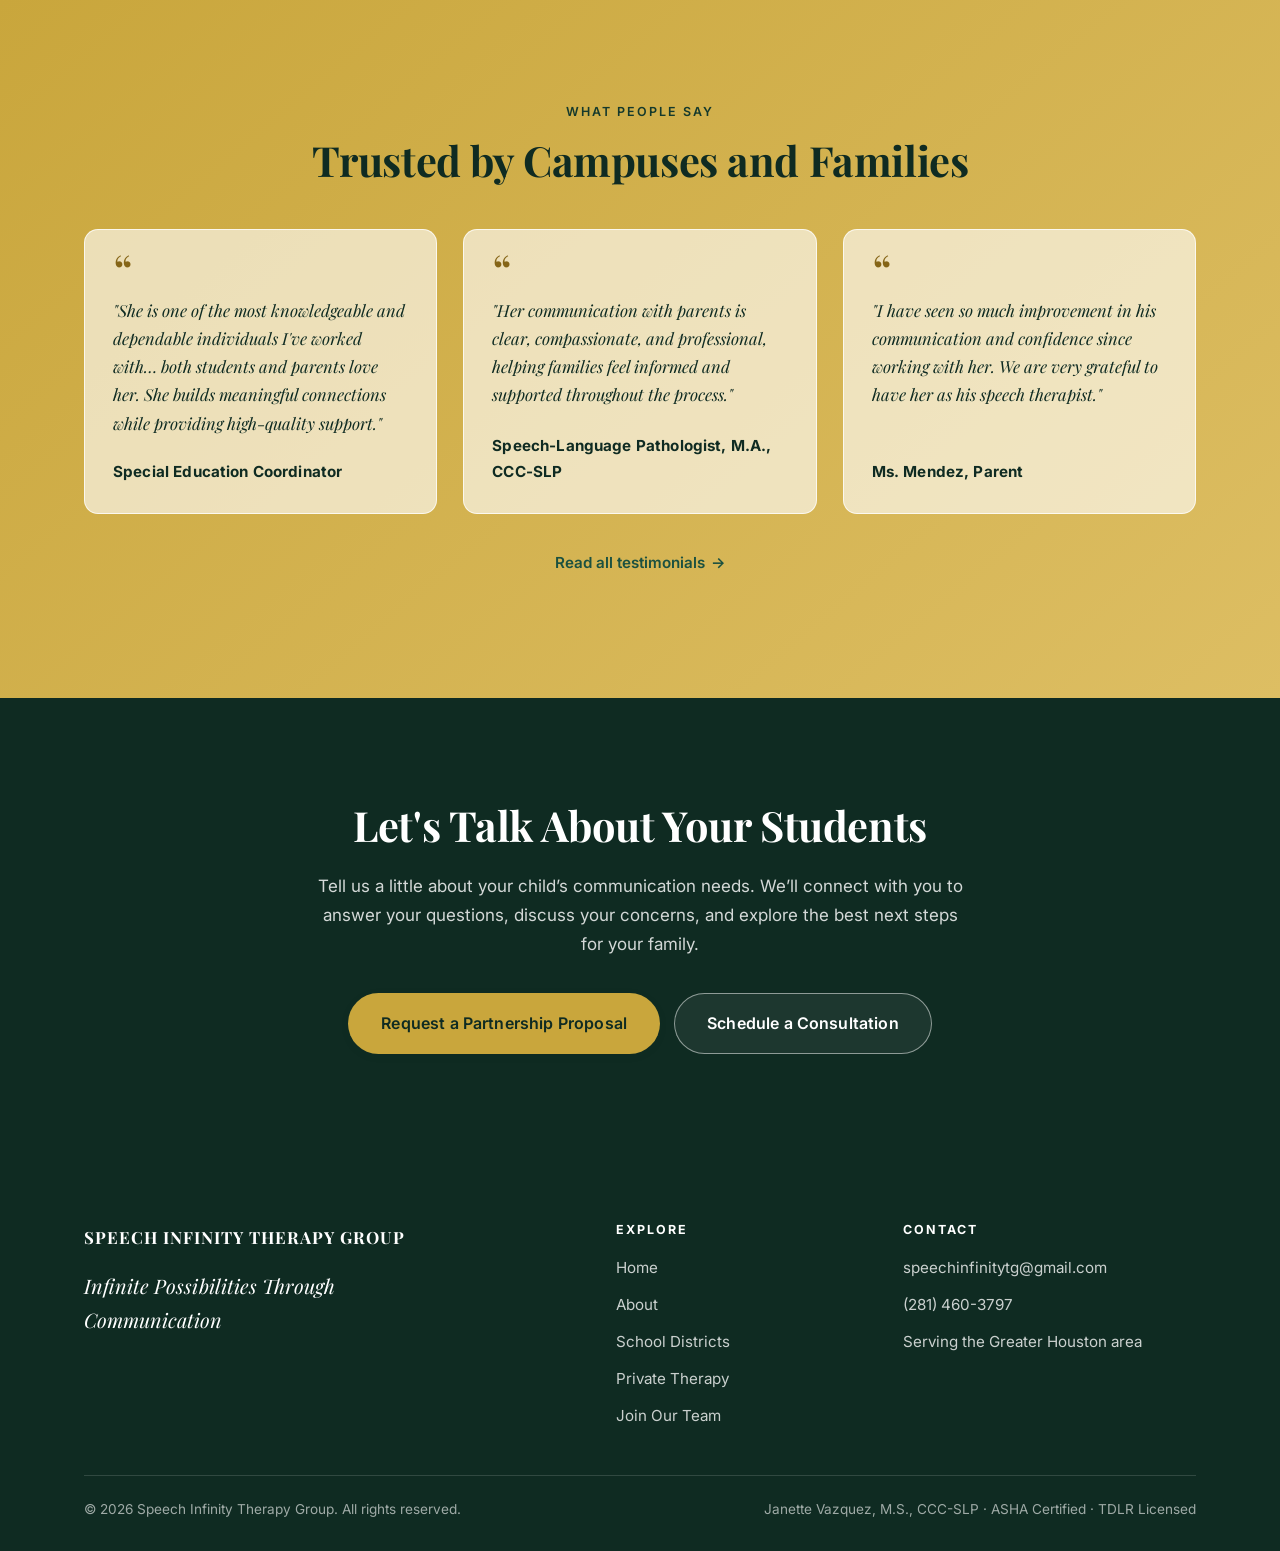
==== commit 288c721c: "Apply Janette's content revisions across the site Home: add "Therapy" to the hero accent line, recol" ====
--- a/index.html
+++ b/index.html
@@ -64,7 +64,7 @@
     <div class="wrap hero-inner">
       <p class="eyebrow">Greater Houston Area</p>
       <h1>Speech Infinity Therapy Group
-        <span class="accent">Bilingual Speech &amp; Language Services</span></h1>
+        <span class="accent">Bilingual Speech &amp; Language Therapy Services</span></h1>
       <p>Partnering with schools and families to help every student find their voice, communicate with
         confidence, and reach their infinite potential</p>
       <p class="hero-tags">English &amp; Spanish Evaluations &middot; Speech &amp; Language Therapy &middot;
@@ -87,58 +87,13 @@
         <p class="eyebrow">Who We Are</p>
         <h2>Two Decades of School-Based Expertise</h2>
         <p class="lede">Speech Infinity Therapy Group was founded on a simple belief: every student deserves
-          high-quality speech and language services that support their ability to communicate, learn, and succeed
+          high-quality speech and language therapy services that support their ability to communicate, learn, and succeed
           in the classroom.</p>
         <p>With over 20 years of school-based speech-language pathology experience, we understand the unique needs
           of students, educators, and school communities. We partner with schools across the Greater Houston area
           to provide reliable, culturally responsive, and student-centered services focused on positive
           educational outcomes.</p>
         <a href="about.html" class="textlink">Meet the Founder</a>
-      </div>
-    </div>
-  </section>
-
-  <!-- SERVICE PATHWAYS -->
-  <section class="bg-mint">
-    <div class="wrap">
-      <div class="section-head center">
-        <p class="eyebrow">How We Help</p>
-        <h2>Three Pathways, One Standard of Care</h2>
-        <p class="lede">Whether you lead a campus, parent a child, or practice as a therapist, there is a place for
-          you here.</p>
-      </div>
-      <div class="grid grid-3">
-
-        <article class="card reveal">
-          <div class="icon-badge" aria-hidden="true">
-            <svg viewBox="0 0 24 24"><path d="M3 9l9-5 9 5-9 5-9-5z"/><path d="M7 11.5V17c0 1.1 2.2 2 5 2s5-.9 5-2v-5.5"/></svg>
-          </div>
-          <h3>School-Based Services</h3>
-          <p>Contracted speech-language support for schools and districts — evaluations, direct therapy,
-            ARD meetings, IEP goal writing, and campus consultation.</p>
-          <a href="schools.html" class="textlink">Learn More</a>
-        </article>
-
-        <article class="card reveal">
-          <div class="icon-badge" aria-hidden="true">
-            <svg viewBox="0 0 24 24"><path d="M20.8 8.6a5 5 0 00-8.8-2.4 5 5 0 00-8.8 2.4c0 5 8.8 10.4 8.8 10.4s8.8-5.4 8.8-10.4z"/></svg>
-          </div>
-          <h3>Private Therapy</h3>
-          <p>Individual evaluations and speech sound therapy delivered in the home or community, with bilingual
-            English/Spanish services and parent coaching built in.</p>
-          <a href="private.html" class="textlink">Learn More</a>
-        </article>
-
-        <article class="card reveal">
-          <div class="icon-badge" aria-hidden="true">
-            <svg viewBox="0 0 24 24"><path d="M16 20v-2a4 4 0 00-4-4H6a4 4 0 00-4 4v2"/><circle cx="9" cy="7" r="4"/><path d="M22 20v-2a4 4 0 00-3-3.9"/></svg>
-          </div>
-          <h3>Careers</h3>
-          <p>1099 contractor roles for SLPs, licensed SLPAs, and clinical assistants — flexible schedules,
-            manageable caseloads, and long-term school placements.</p>
-          <a href="careers.html" class="textlink">View Openings</a>
-        </article>
-
       </div>
     </div>
   </section>
@@ -164,7 +119,7 @@
         <blockquote class="testimonial reveal">
           <p>"I have seen so much improvement in his communication and confidence since working with her. We are
             very grateful to have her as his speech therapist."</p>
-          <footer><span class="t-attrib">Parent of a Speech Infinity student</span></footer>
+          <footer><span class="t-attrib">Ms. Mendez, Parent</span></footer>
         </blockquote>
       </div>
       <p class="center" style="margin-top:34px"><a href="about.html#testimonials" class="textlink">Read all testimonials</a></p>
@@ -175,7 +130,8 @@
   <section class="bg-green cta-band">
     <div class="wrap">
       <h2>Let's Talk About Your Students</h2>
-      <p>Tell us about your campus, your child, or your career goals — we respond personally to every message.</p>
+      <p>Tell us a little about your child&rsquo;s communication needs. We&rsquo;ll connect with you to answer your
+        questions, discuss your concerns, and explore the best next steps for your family.</p>
       <div class="hero-ctas">
         <a href="schools.html#contact" class="btn btn-gold btn-lg">Request a Partnership Proposal</a>
         <a href="private.html#contact" class="btn btn-ghost-light btn-lg">Schedule a Consultation</a>
--- a/css/style.css
+++ b/css/style.css
@@ -10,11 +10,6 @@
   --green-600: #256B54;
   --green-100: #E4EDE8;
   --green-050: #F1F6F3;
-
-  /* lighter teal — used for the home hero */
-  --teal-700: #1F6B63;
-  --teal-600: #2A8079;
-  --teal-500: #36978D;
 
   --gold-600: #A88326;
   /* --gold-600 is only 3.5:1 on white; this is the darkest brand gold that clears
@@ -268,18 +263,25 @@
 .page-hero { padding: clamp(70px, 9vw, 110px) 0; }
 .page-hero p { max-width: 64ch; }
 
-/* home hero — lighter teal treatment */
+/* home hero — deep brand green + gold, matching the logo */
 .hero-home {
   background:
-    linear-gradient(115deg, rgba(31,107,99,.94) 0%, rgba(54,151,141,.86) 55%, rgba(31,107,99,.94) 100%),
-    var(--hero-img, radial-gradient(circle at 30% 30%, #3AA79B, #1F6B63));
-}
-.hero-home::after { border-color: rgba(255, 255, 255, .30); }
-.hero-home .eyebrow { color: #F3E3B4; }
+    linear-gradient(115deg, rgba(15,43,34,.94) 0%, rgba(27,81,64,.86) 55%, rgba(15,43,34,.94) 100%),
+    var(--hero-img, radial-gradient(circle at 30% 30%, #1B5140, #0F2B22));
+}
+.hero-home::after { border-color: rgba(201, 166, 60, .28); }
+.hero-home .eyebrow { color: var(--gold-400); }
 .hero-home p { color: rgba(255,255,255,.92); }
-.hero-home .hero-tags {
+
+/* the home hero is a single centred column so the headline, accent line,
+   supporting copy and the three buttons all share one axis */
+.hero-home .hero-inner { margin-inline: auto; text-align: center; }
+.hero-home .hero-inner > p { margin-inline: auto; }
+.hero-home .hero-ctas { justify-content: center; }
+
+.hero .hero-tags {
   margin: 22px 0 0;
-  color: #F3E3B4;
+  color: var(--gold-400);
   font-weight: 600;
   font-size: 1rem;
   letter-spacing: .02em;
@@ -291,7 +293,7 @@
   font-weight: 700;
   letter-spacing: .12em;
   text-transform: uppercase;
-  color: #F3E3B4;
+  color: var(--gold-400);
   margin-top: .7rem;
 }
 
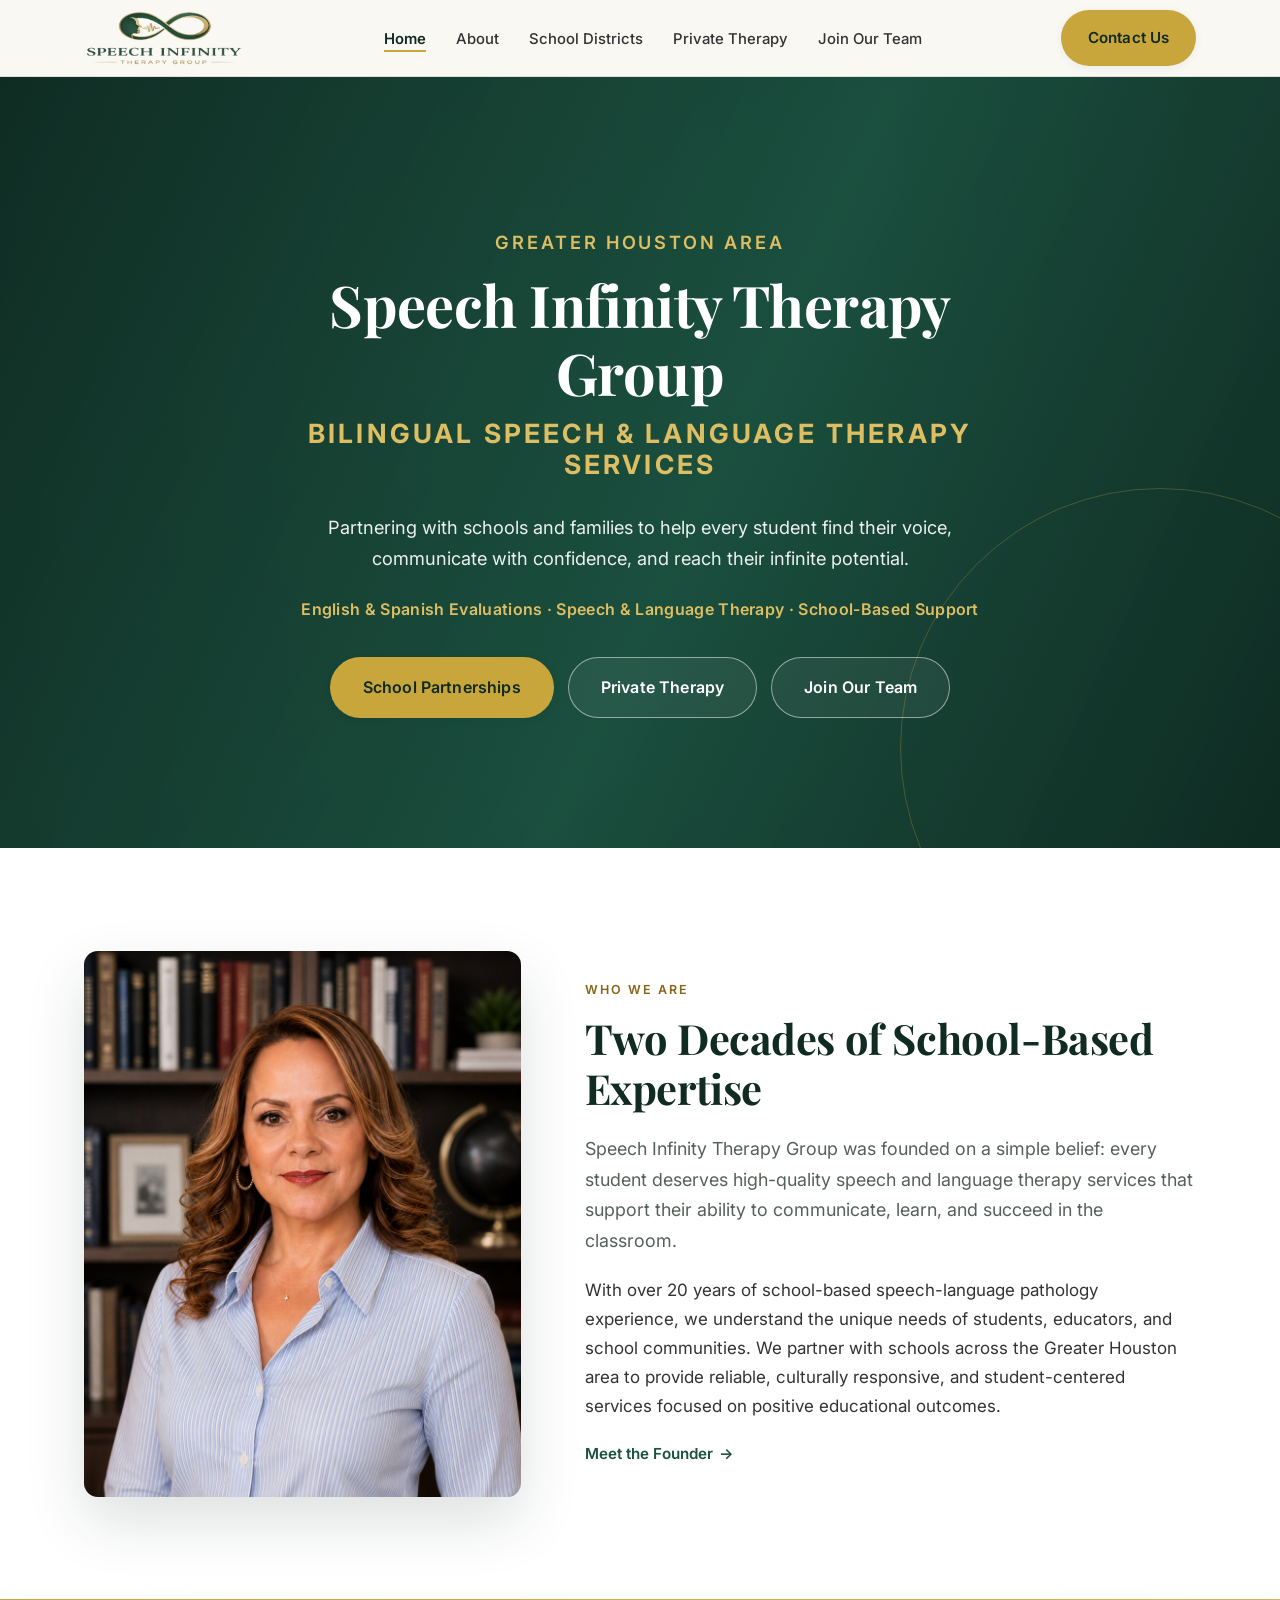
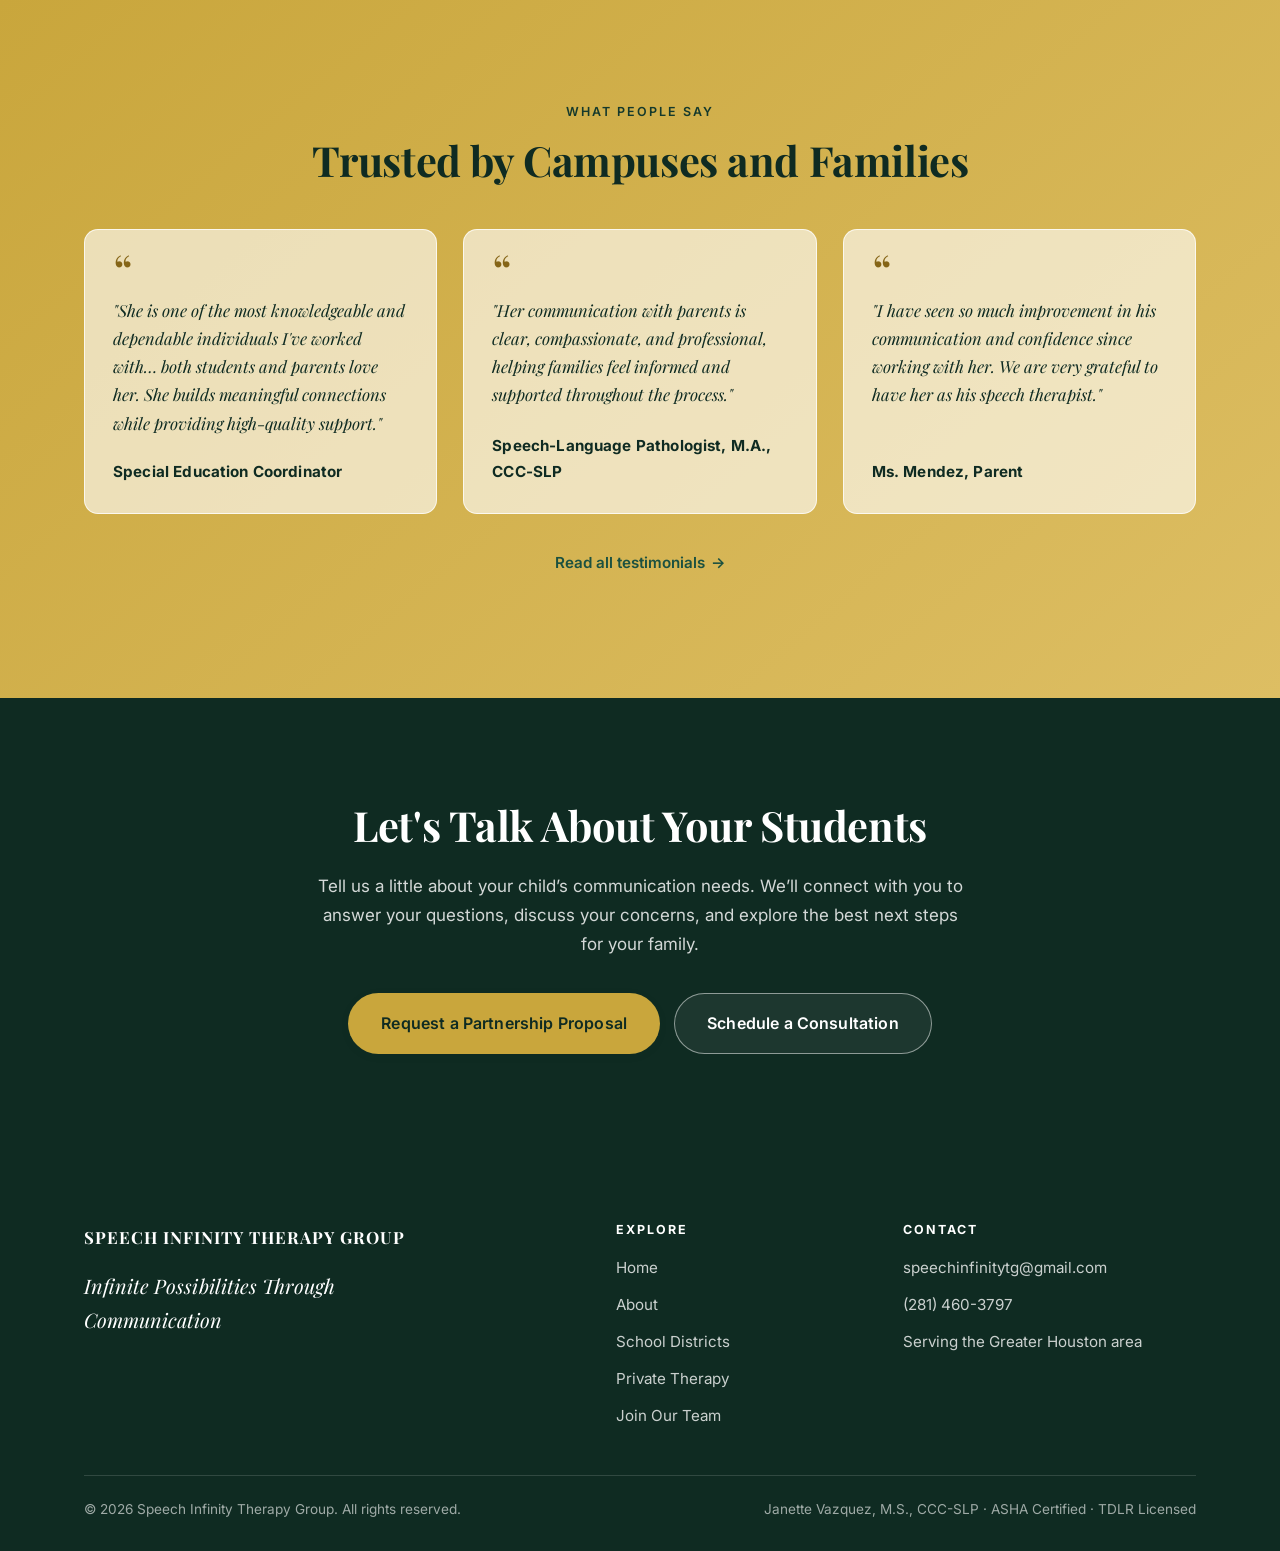
==== commit f15ce310: "Add the missing full stop to the home hero subheading" ====
--- a/index.html
+++ b/index.html
@@ -66,7 +66,7 @@
       <h1>Speech Infinity Therapy Group
         <span class="accent">Bilingual Speech &amp; Language Therapy Services</span></h1>
       <p>Partnering with schools and families to help every student find their voice, communicate with
-        confidence, and reach their infinite potential</p>
+        confidence, and reach their infinite potential.</p>
       <p class="hero-tags">English &amp; Spanish Evaluations &middot; Speech &amp; Language Therapy &middot;
         School-Based Support</p>
       <div class="hero-ctas">
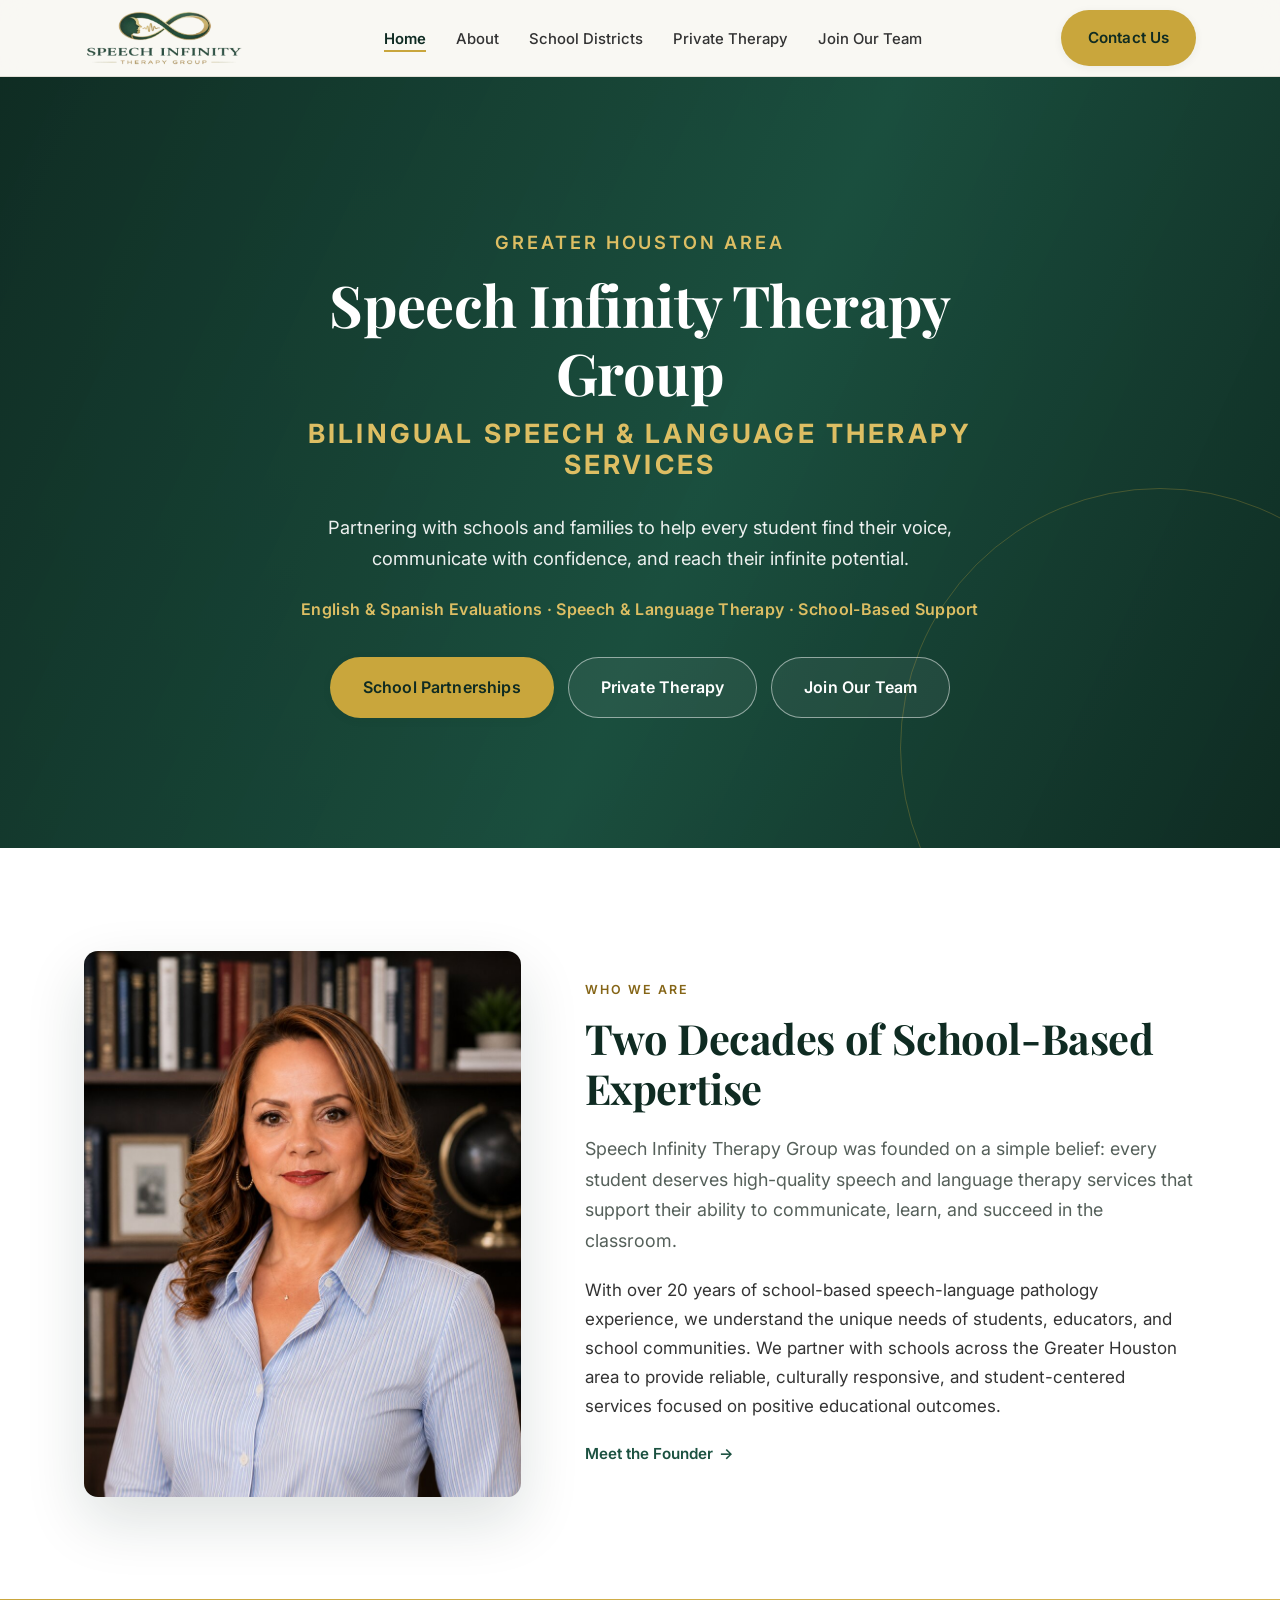
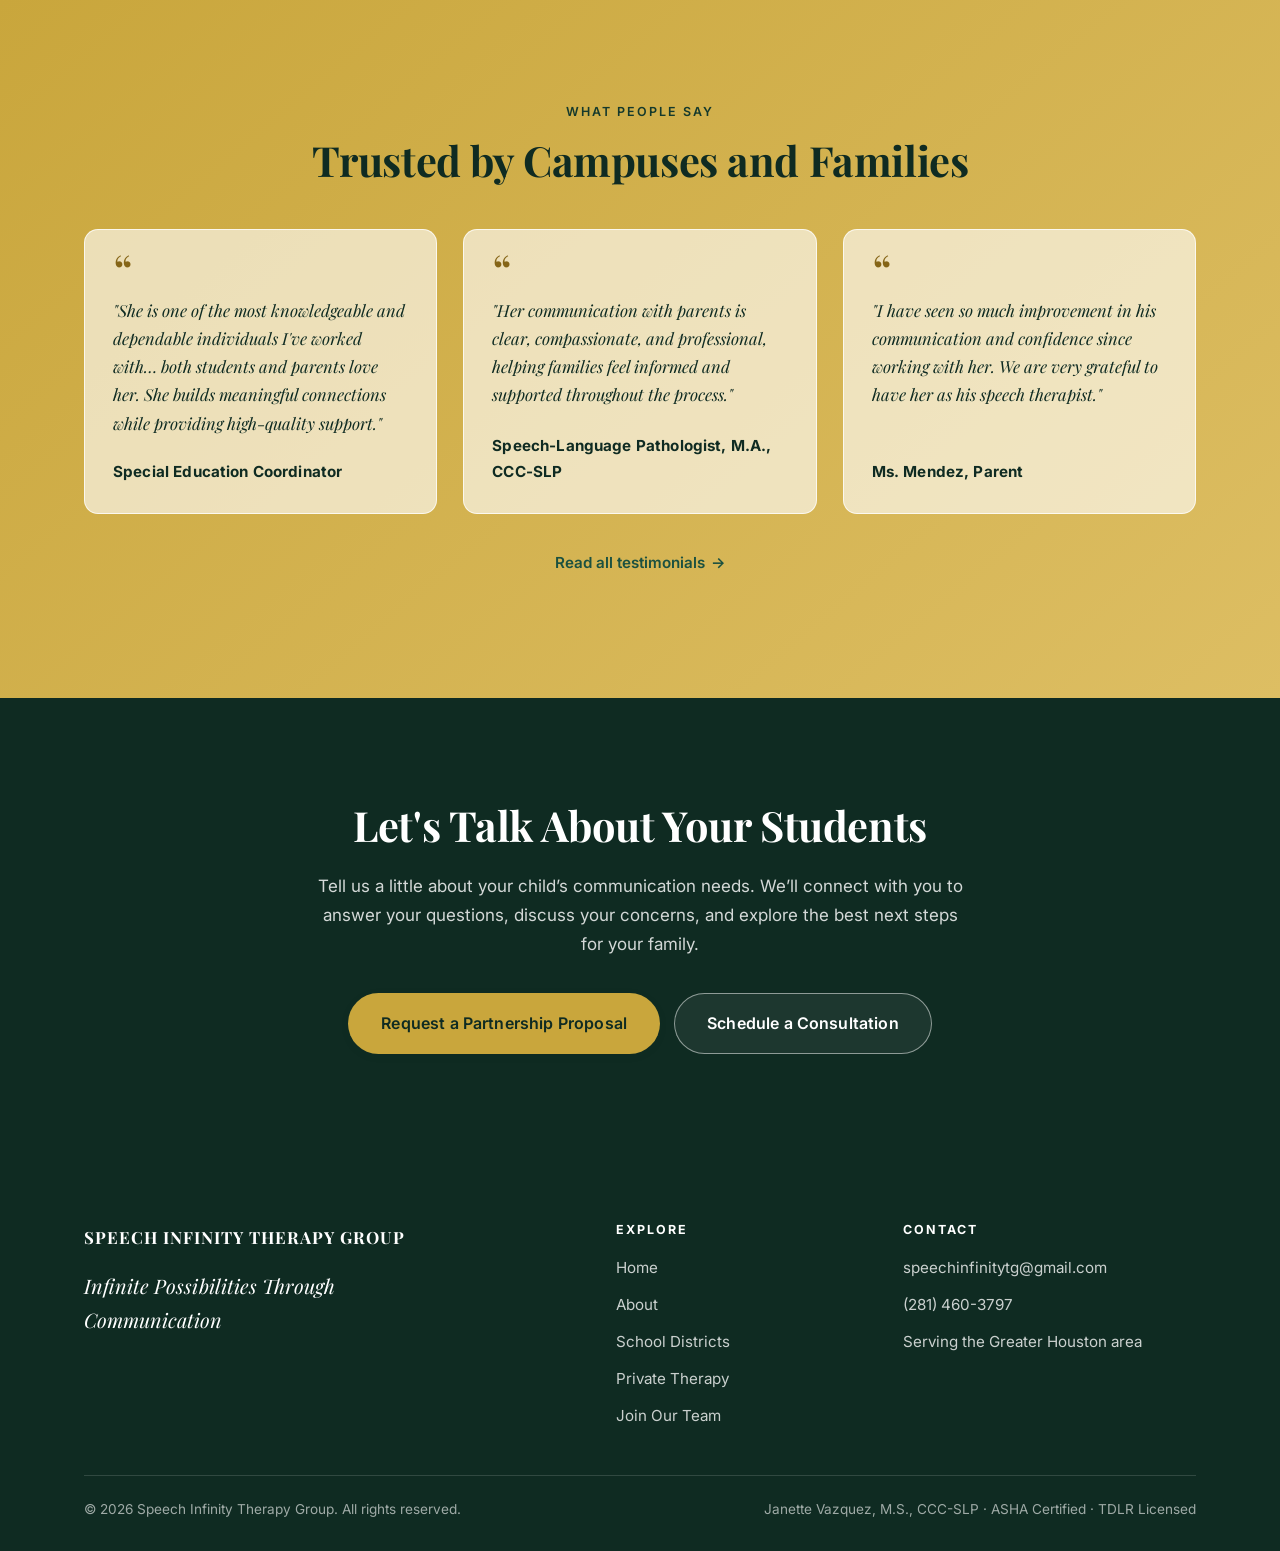
==== commit 1a320265: "Set the home hero service strip on one centred line" ====
--- a/index.html
+++ b/index.html
@@ -67,8 +67,7 @@
         <span class="accent">Bilingual Speech &amp; Language Therapy Services</span></h1>
       <p>Partnering with schools and families to help every student find their voice, communicate with
         confidence, and reach their infinite potential.</p>
-      <p class="hero-tags">English &amp; Spanish Evaluations &middot; Speech &amp; Language Therapy &middot;
-        School-Based Support</p>
+      <p class="hero-tags"><span>English &amp; Spanish Evaluations</span> &middot; <span>Speech &amp; Language Therapy</span> &middot; <span>School-Based Support</span></p>
       <div class="hero-ctas">
         <a href="schools.html" class="btn btn-gold btn-lg">School Partnerships</a>
         <a href="private.html" class="btn btn-ghost-light btn-lg">Private Therapy</a>
--- a/css/style.css
+++ b/css/style.css
@@ -280,12 +280,18 @@
 .hero-home .hero-ctas { justify-content: center; }
 
 .hero .hero-tags {
+  /* one centred line — exempt from the 62ch measure that .hero p sets, and
+     allowed to shrink a little so it survives narrow phones intact */
+  max-width: none;
   margin: 22px 0 0;
+  text-align: center;
   color: var(--gold-400);
   font-weight: 600;
-  font-size: 1rem;
+  font-size: clamp(.82rem, 2.4vw, 1rem);
   letter-spacing: .02em;
 }
+/* if it ever must wrap, it breaks between items — never inside one */
+.hero .hero-tags span { white-space: nowrap; }
 .hero-home h1 .accent {
   display: block;
   font-size: .46em;
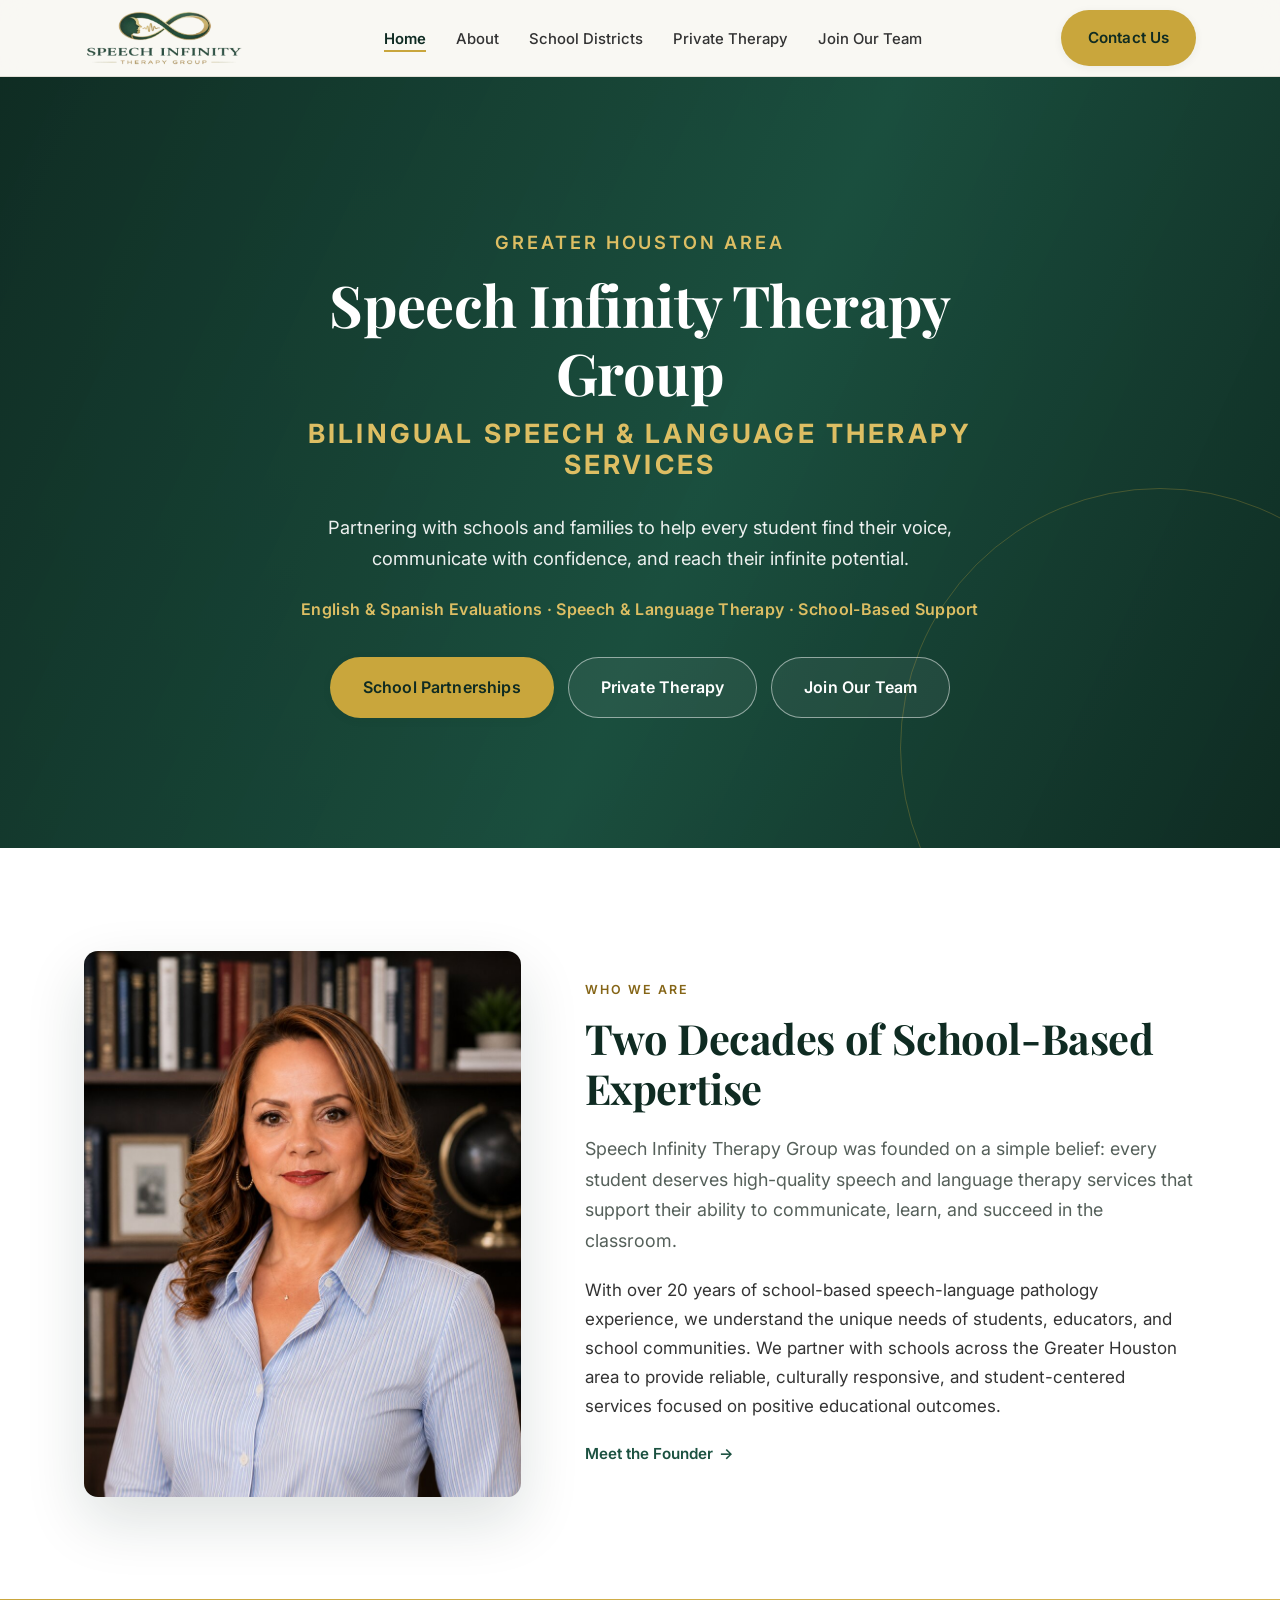
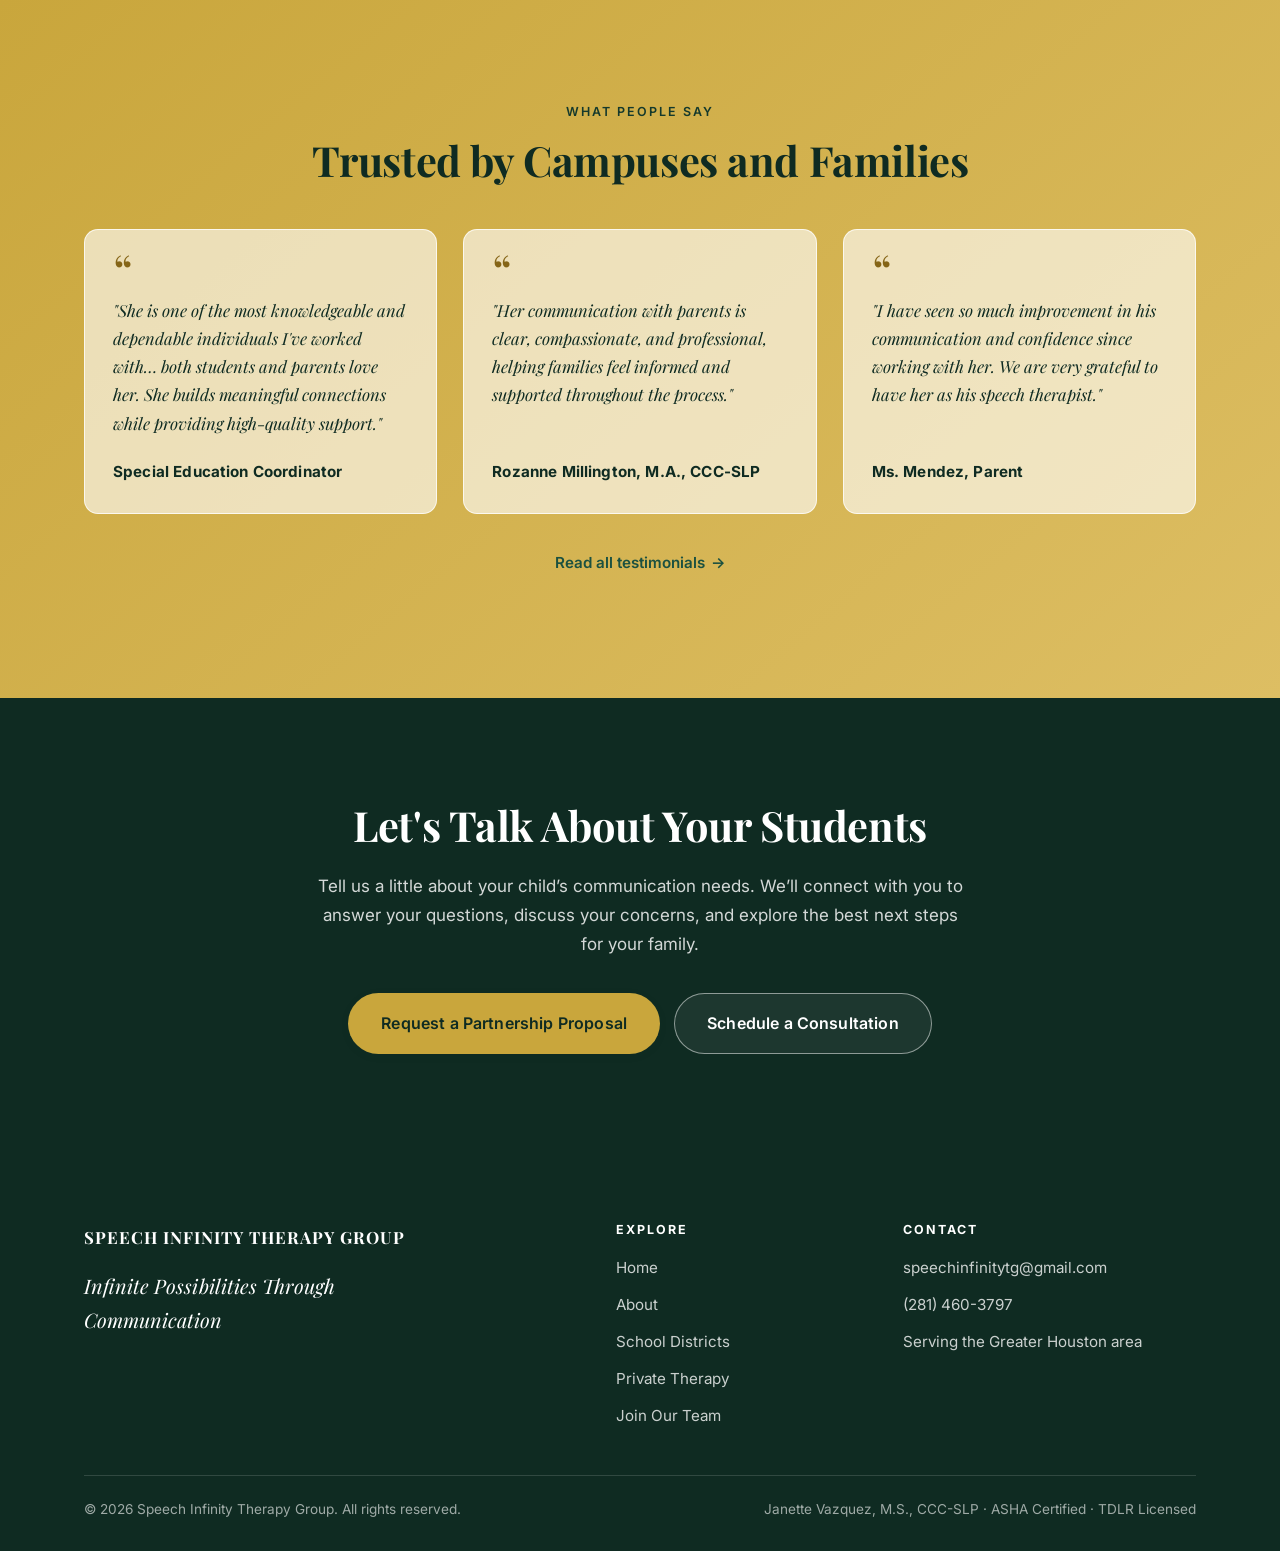
==== commit fedbe6ce: "Credit Rozanne Millington's testimonial by name" ====
--- a/index.html
+++ b/index.html
@@ -113,7 +113,7 @@
         <blockquote class="testimonial reveal">
           <p>"Her communication with parents is clear, compassionate, and professional, helping families feel
             informed and supported throughout the process."</p>
-          <footer><span class="t-attrib">Speech-Language Pathologist, M.A., CCC-SLP</span></footer>
+          <footer><span class="t-attrib">Rozanne Millington, M.A., CCC-SLP</span></footer>
         </blockquote>
         <blockquote class="testimonial reveal">
           <p>"I have seen so much improvement in his communication and confidence since working with her. We are
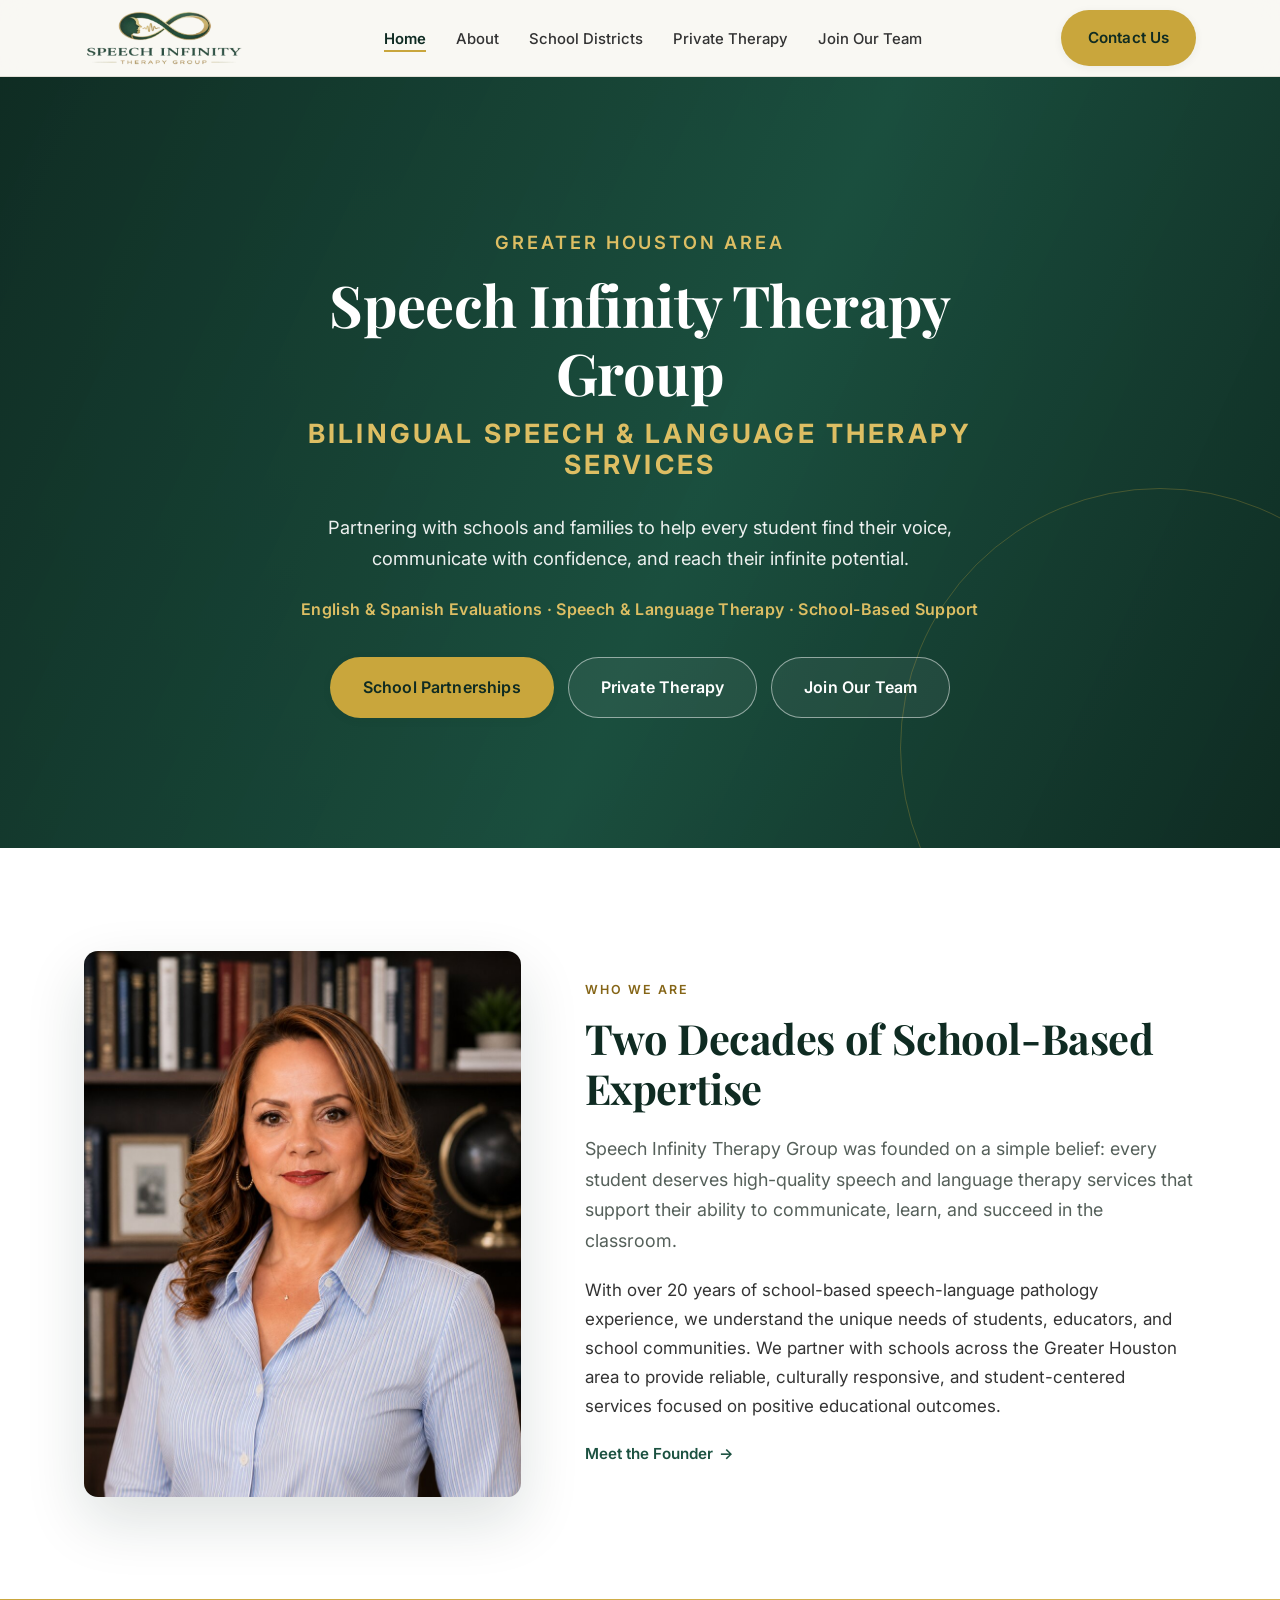
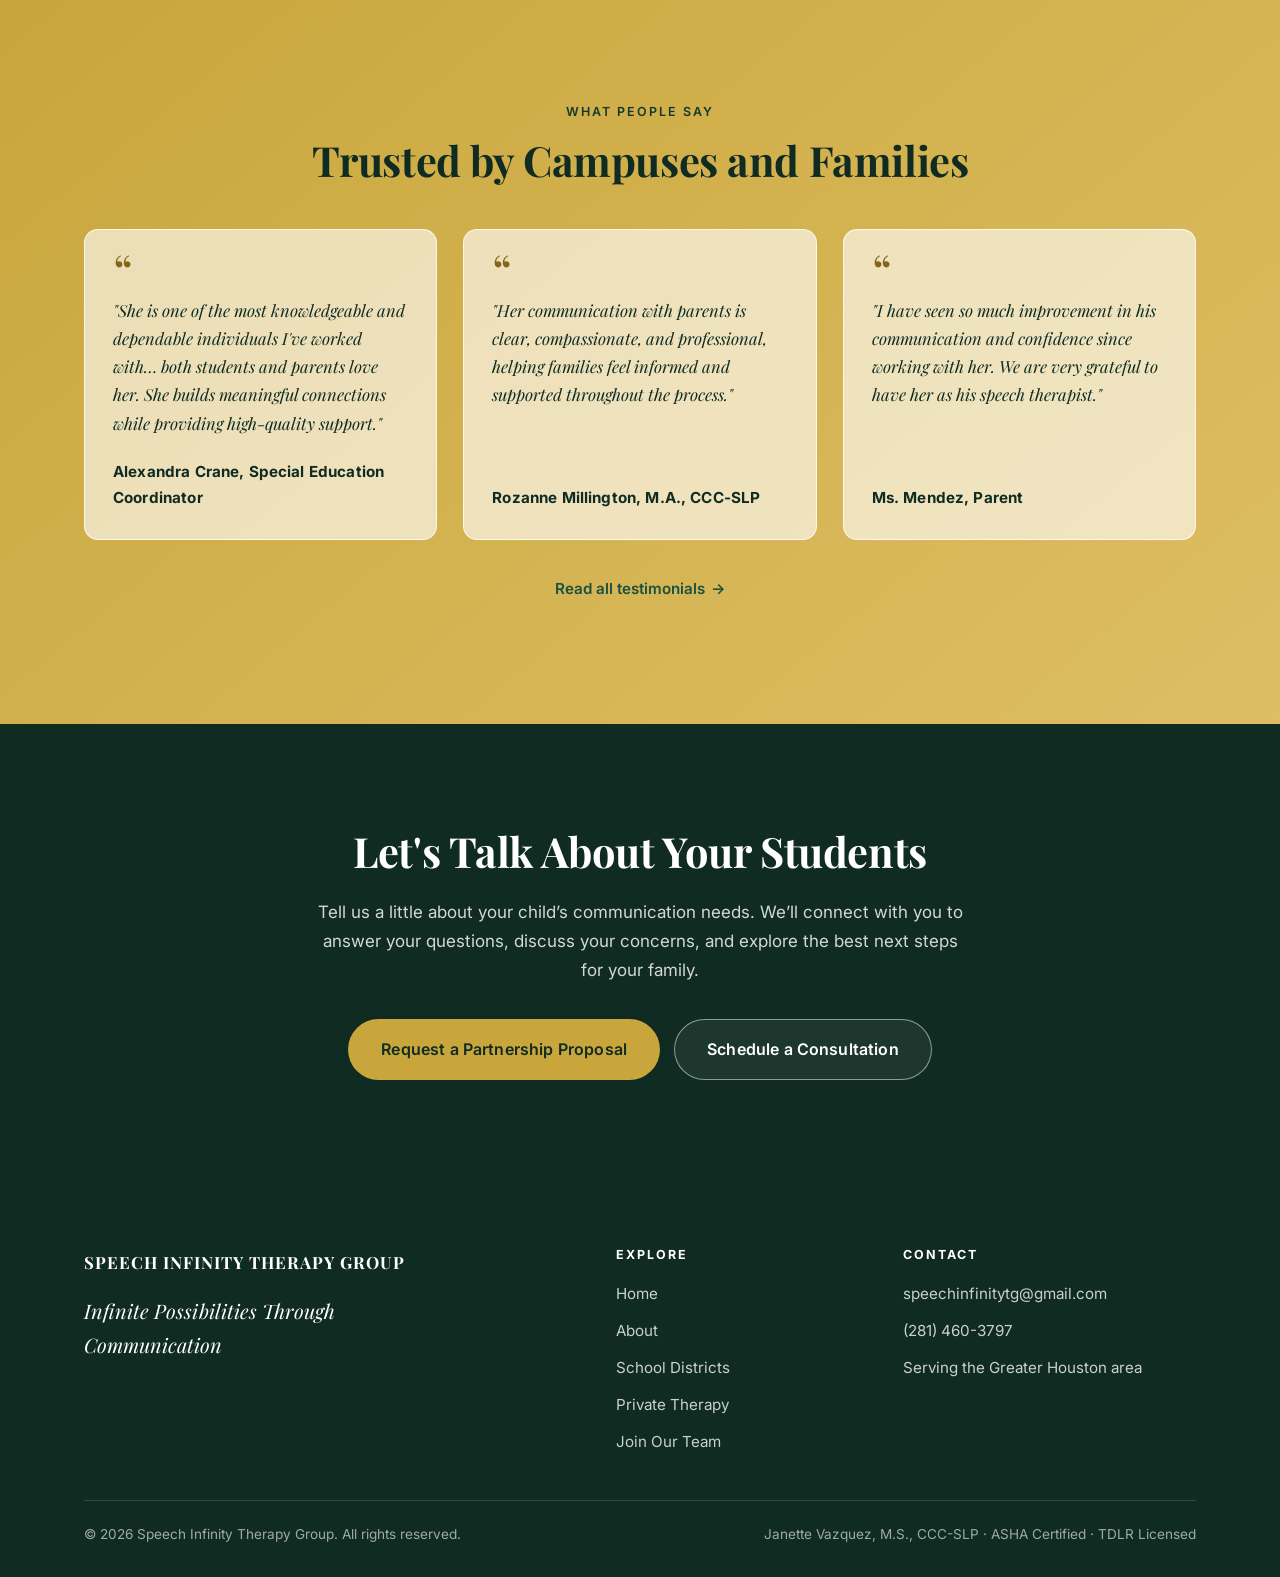
==== commit 047e6454: "Credit Alexandra Crane's testimonial by name" ====
--- a/index.html
+++ b/index.html
@@ -108,7 +108,7 @@
         <blockquote class="testimonial reveal">
           <p>"She is one of the most knowledgeable and dependable individuals I've worked with… both students and
             parents love her. She builds meaningful connections while providing high-quality support."</p>
-          <footer><span class="t-attrib">Special Education Coordinator</span></footer>
+          <footer><span class="t-attrib">Alexandra Crane, Special Education Coordinator</span></footer>
         </blockquote>
         <blockquote class="testimonial reveal">
           <p>"Her communication with parents is clear, compassionate, and professional, helping families feel
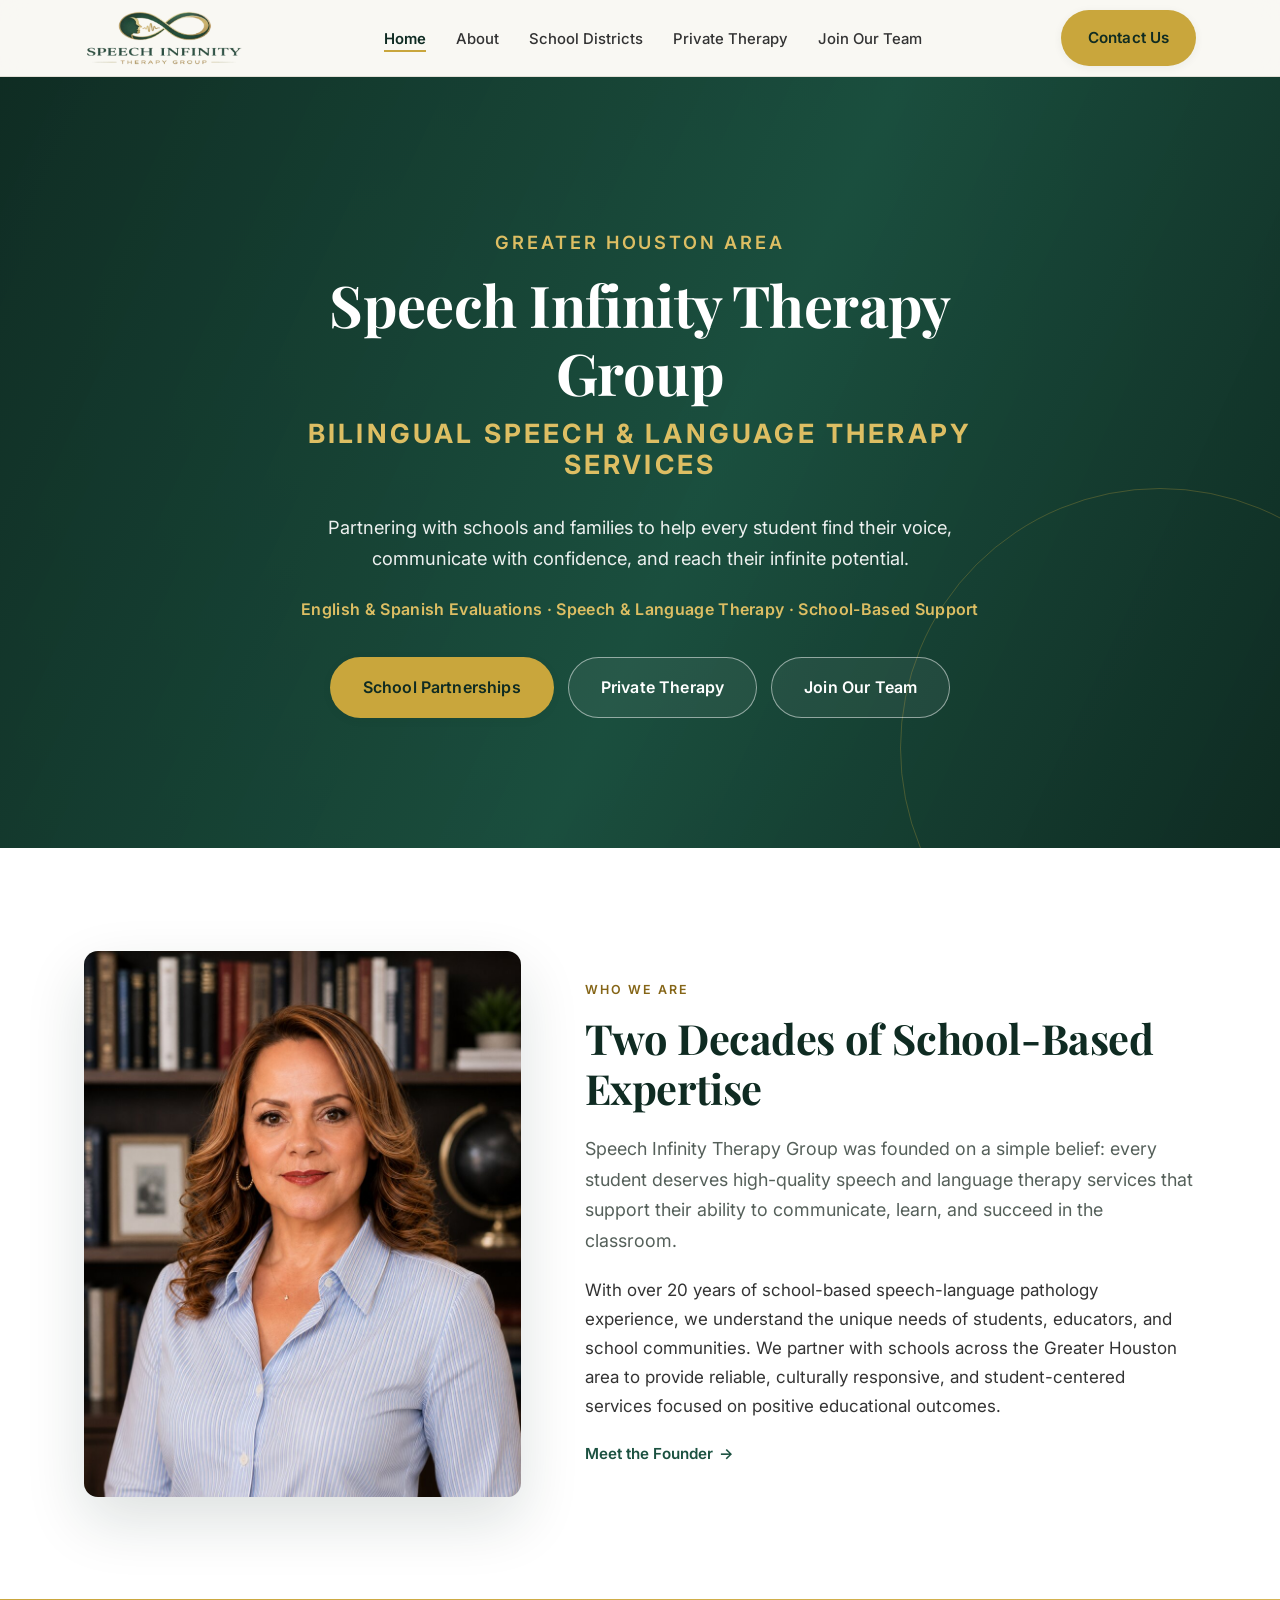
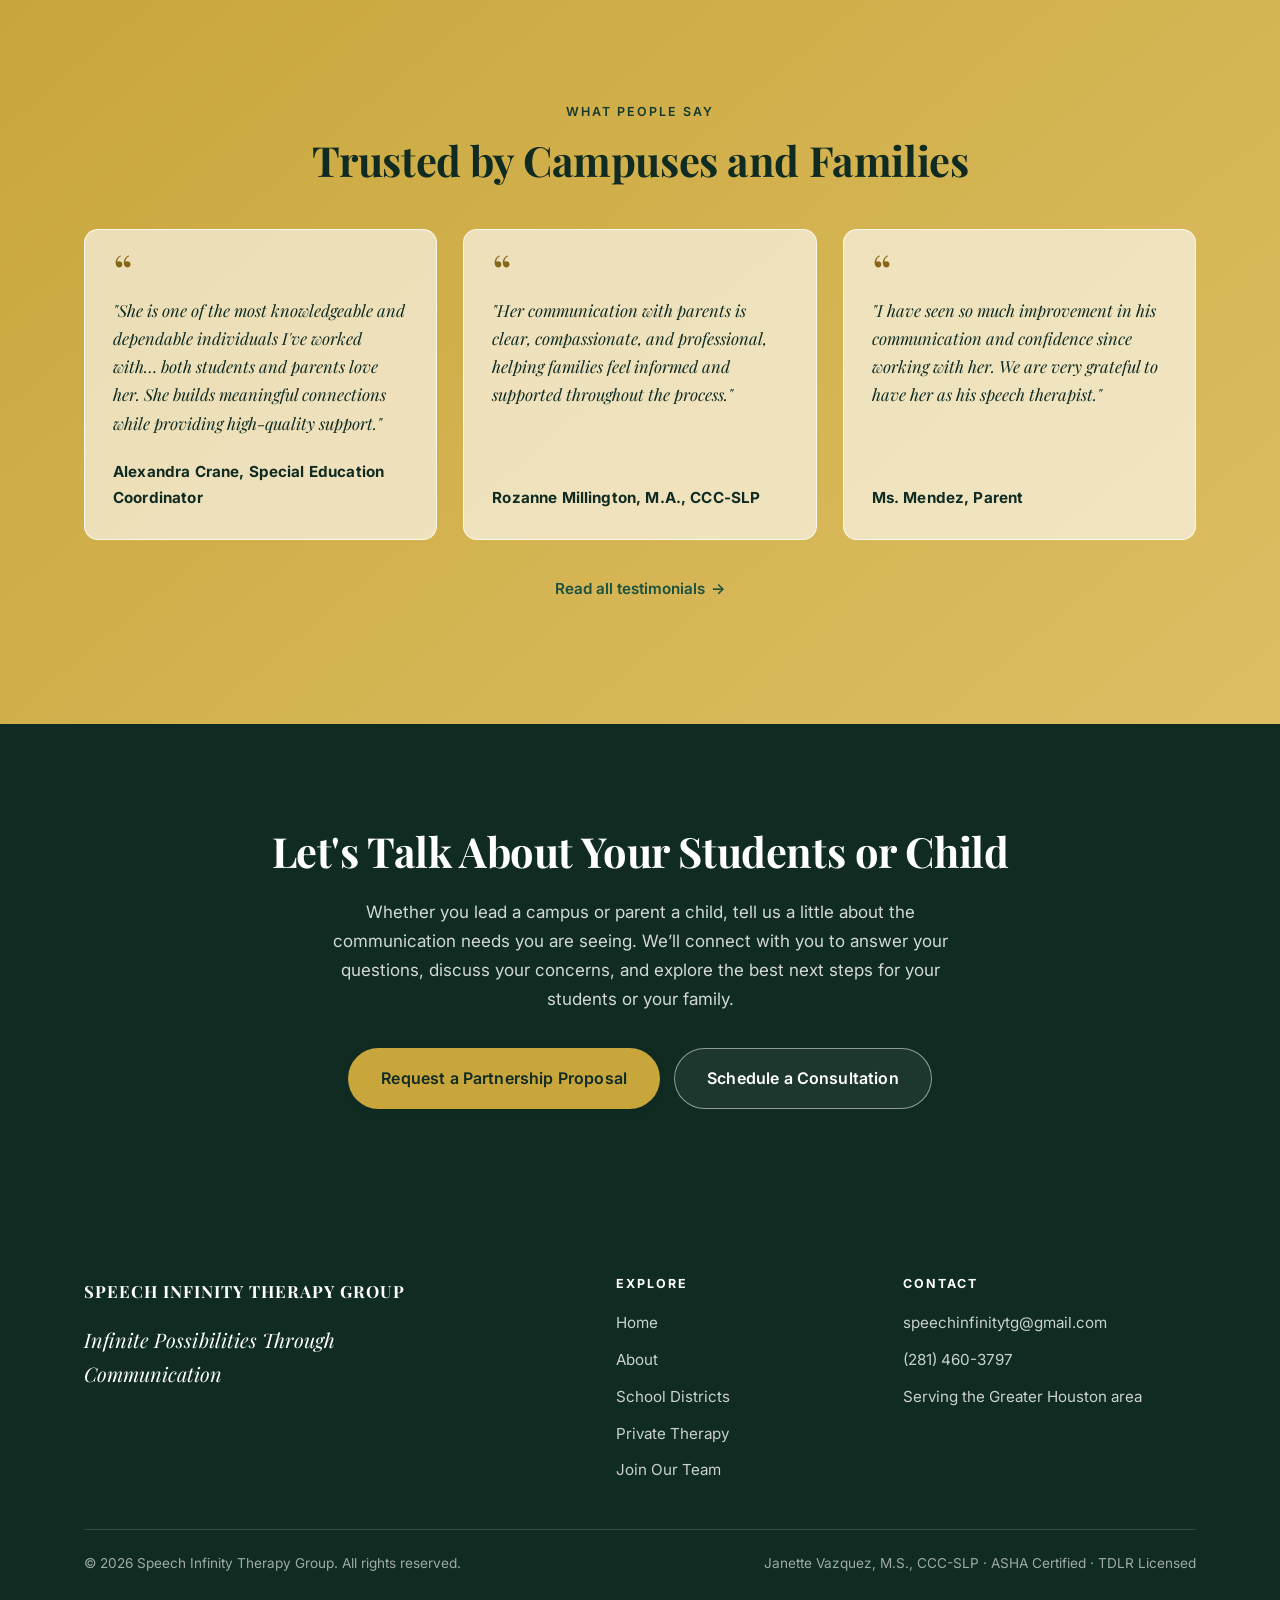
==== commit 79356442: "Address schools and families together in the home closing CTA" ====
--- a/index.html
+++ b/index.html
@@ -128,9 +128,10 @@
   <!-- CTA BAND -->
   <section class="bg-green cta-band">
     <div class="wrap">
-      <h2>Let's Talk About Your Students</h2>
-      <p>Tell us a little about your child&rsquo;s communication needs. We&rsquo;ll connect with you to answer your
-        questions, discuss your concerns, and explore the best next steps for your family.</p>
+      <h2>Let's Talk About Your Students or Child</h2>
+      <p>Whether you lead a campus or parent a child, tell us a little about the communication needs you are
+        seeing. We&rsquo;ll connect with you to answer your questions, discuss your concerns, and explore the best
+        next steps for your students or your family.</p>
       <div class="hero-ctas">
         <a href="schools.html#contact" class="btn btn-gold btn-lg">Request a Partnership Proposal</a>
         <a href="private.html#contact" class="btn btn-ghost-light btn-lg">Schedule a Consultation</a>
--- a/css/style.css
+++ b/css/style.css
@@ -420,30 +420,28 @@
 
 /* credentials — a card list rather than a table, so nothing scrolls sideways
    on a phone and the credential reads above its issuing body */
+/* Credentials read as a typeset list, not a card grid — hairline rules and
+   type do the separating, so nothing is boxed, shadowed, or badged. */
 .creds {
   list-style: none;
   margin: 0;
   padding: 0;
   display: grid;
   grid-template-columns: repeat(2, minmax(0, 1fr));
-  gap: 18px;
+  column-gap: 56px;
 }
 .creds li {
-  background: var(--white);
-  border: 1px solid var(--line);
-  border-left: 4px solid var(--gold-500);
-  border-radius: var(--radius);
-  padding: 22px 24px;
-  box-shadow: var(--shadow-sm);
+  padding: 20px 2px;
+  border-top: 1px solid rgba(15, 43, 34, .12);
 }
 .creds .cred-name {
   display: block;
   font-family: var(--serif);
-  font-size: 1.1rem;
-  font-weight: 700;
+  font-size: 1.12rem;
+  font-weight: 600;
   color: var(--green-900);
   line-height: 1.3;
-  margin-bottom: 6px;
+  margin-bottom: 4px;
 }
 .creds .cred-issuer {
   display: block;
@@ -453,7 +451,7 @@
 }
 .creds .cred-note {
   display: inline-block;
-  margin-top: 8px;
+  margin-top: 4px;
   font-size: .78rem;
   font-weight: 600;
   letter-spacing: .08em;
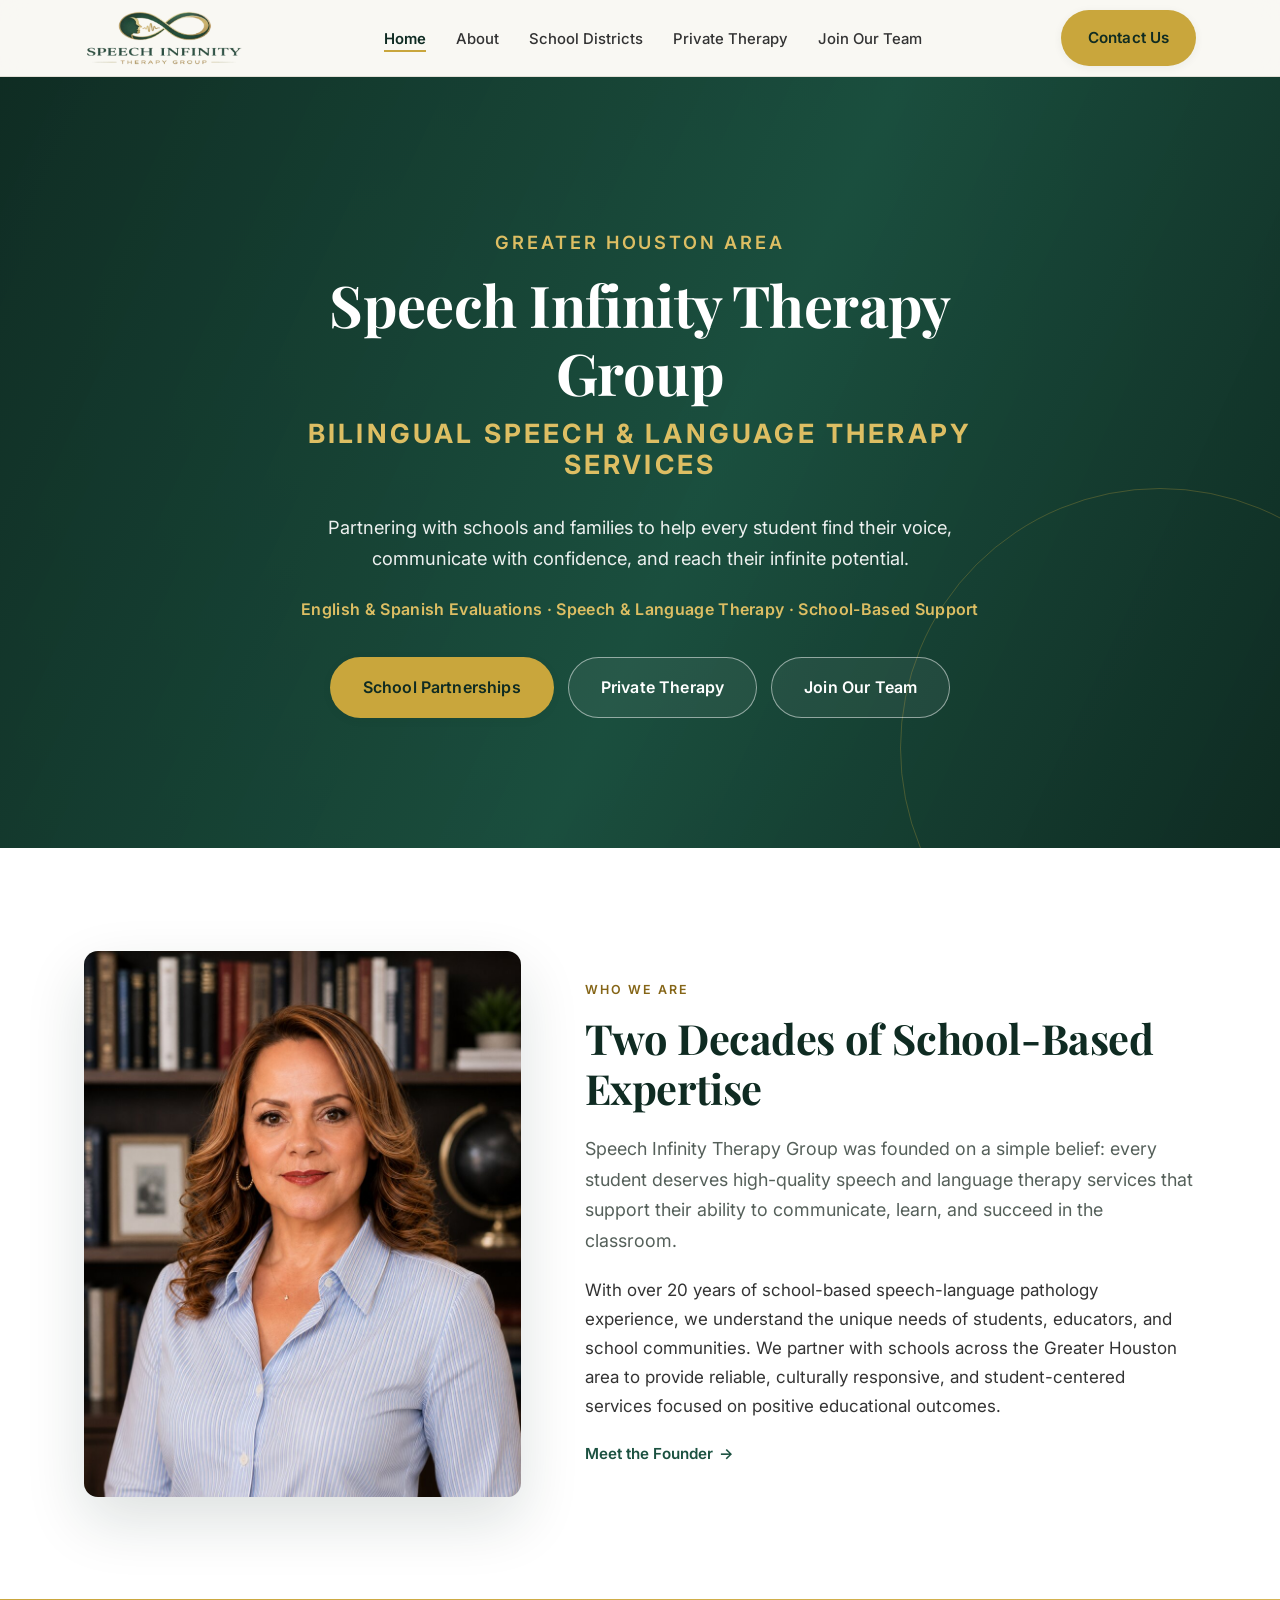
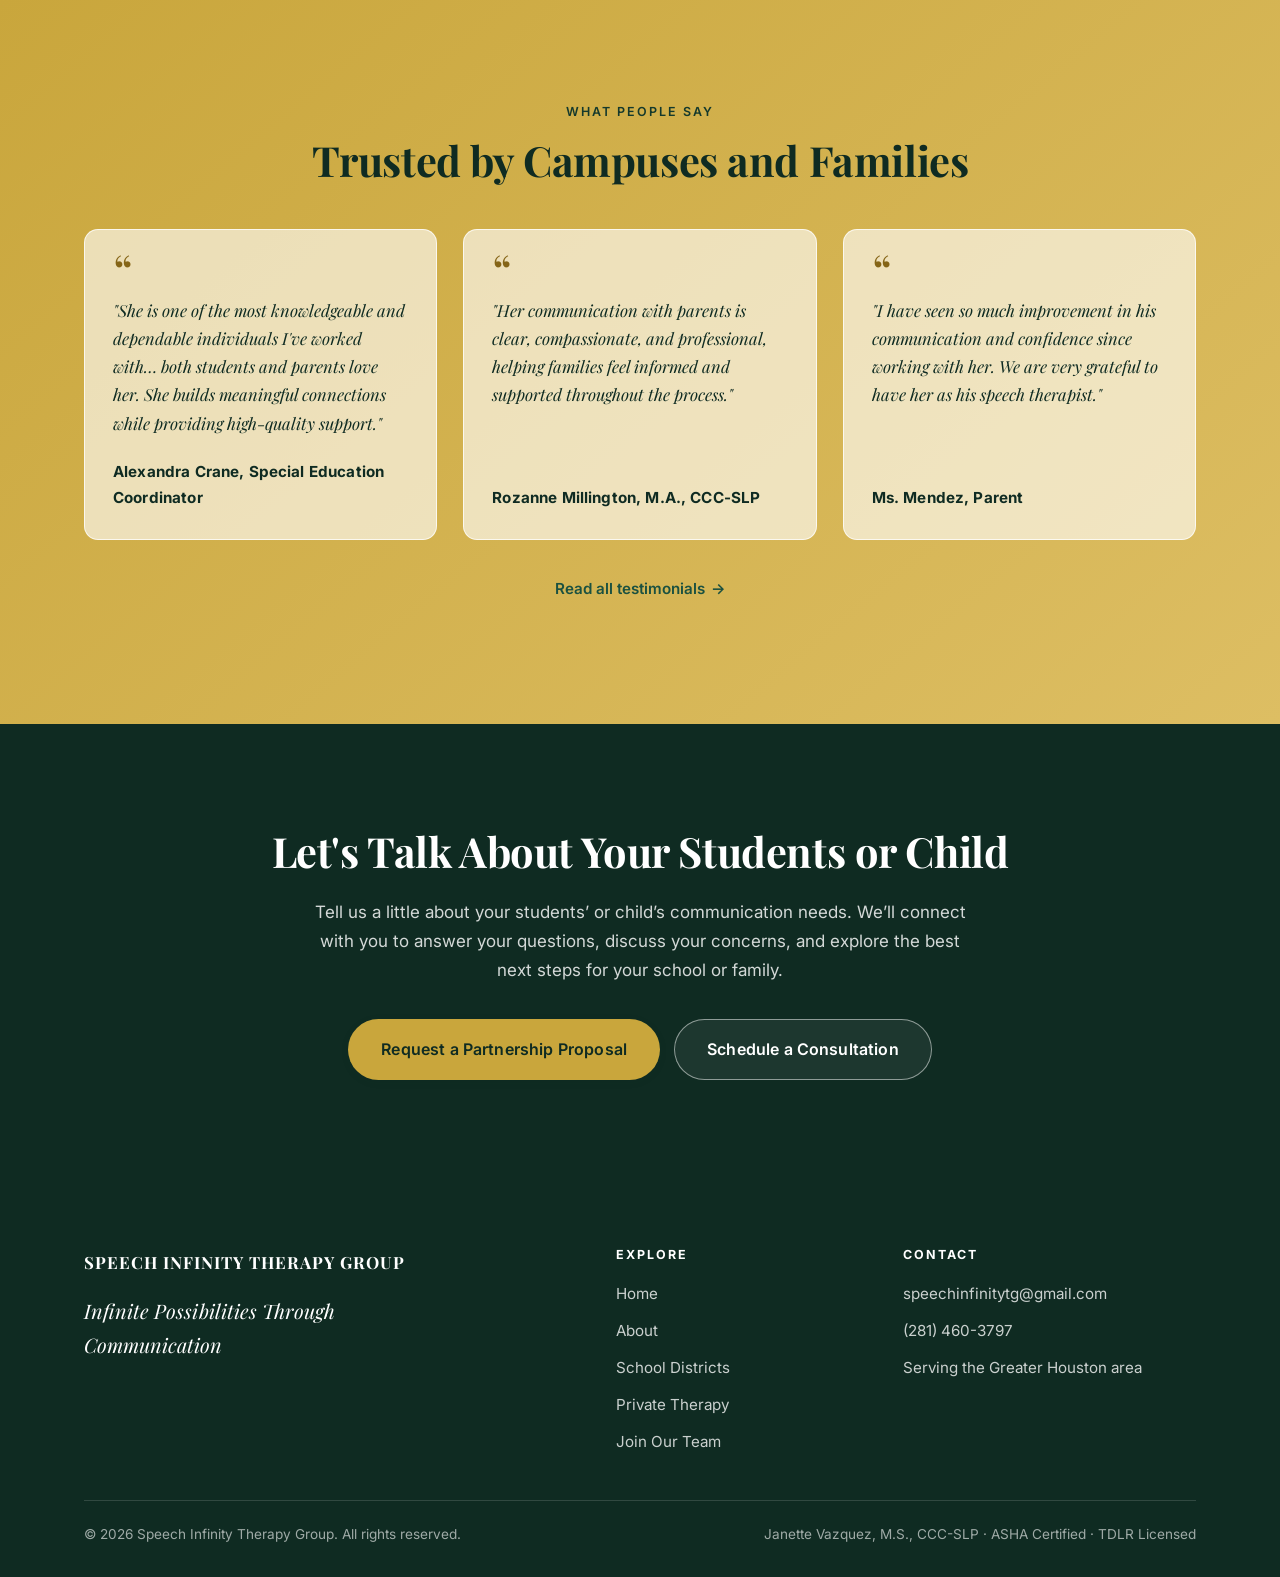
==== commit 6fd392d9: "Restore the original CTA wording, naming students and child together" ====
--- a/index.html
+++ b/index.html
@@ -129,9 +129,9 @@
   <section class="bg-green cta-band">
     <div class="wrap">
       <h2>Let's Talk About Your Students or Child</h2>
-      <p>Whether you lead a campus or parent a child, tell us a little about the communication needs you are
-        seeing. We&rsquo;ll connect with you to answer your questions, discuss your concerns, and explore the best
-        next steps for your students or your family.</p>
+      <p>Tell us a little about your students&rsquo; or child&rsquo;s communication needs. We&rsquo;ll connect
+        with you to answer your questions, discuss your concerns, and explore the best next steps for your school
+        or family.</p>
       <div class="hero-ctas">
         <a href="schools.html#contact" class="btn btn-gold btn-lg">Request a Partnership Proposal</a>
         <a href="private.html#contact" class="btn btn-ghost-light btn-lg">Schedule a Consultation</a>
